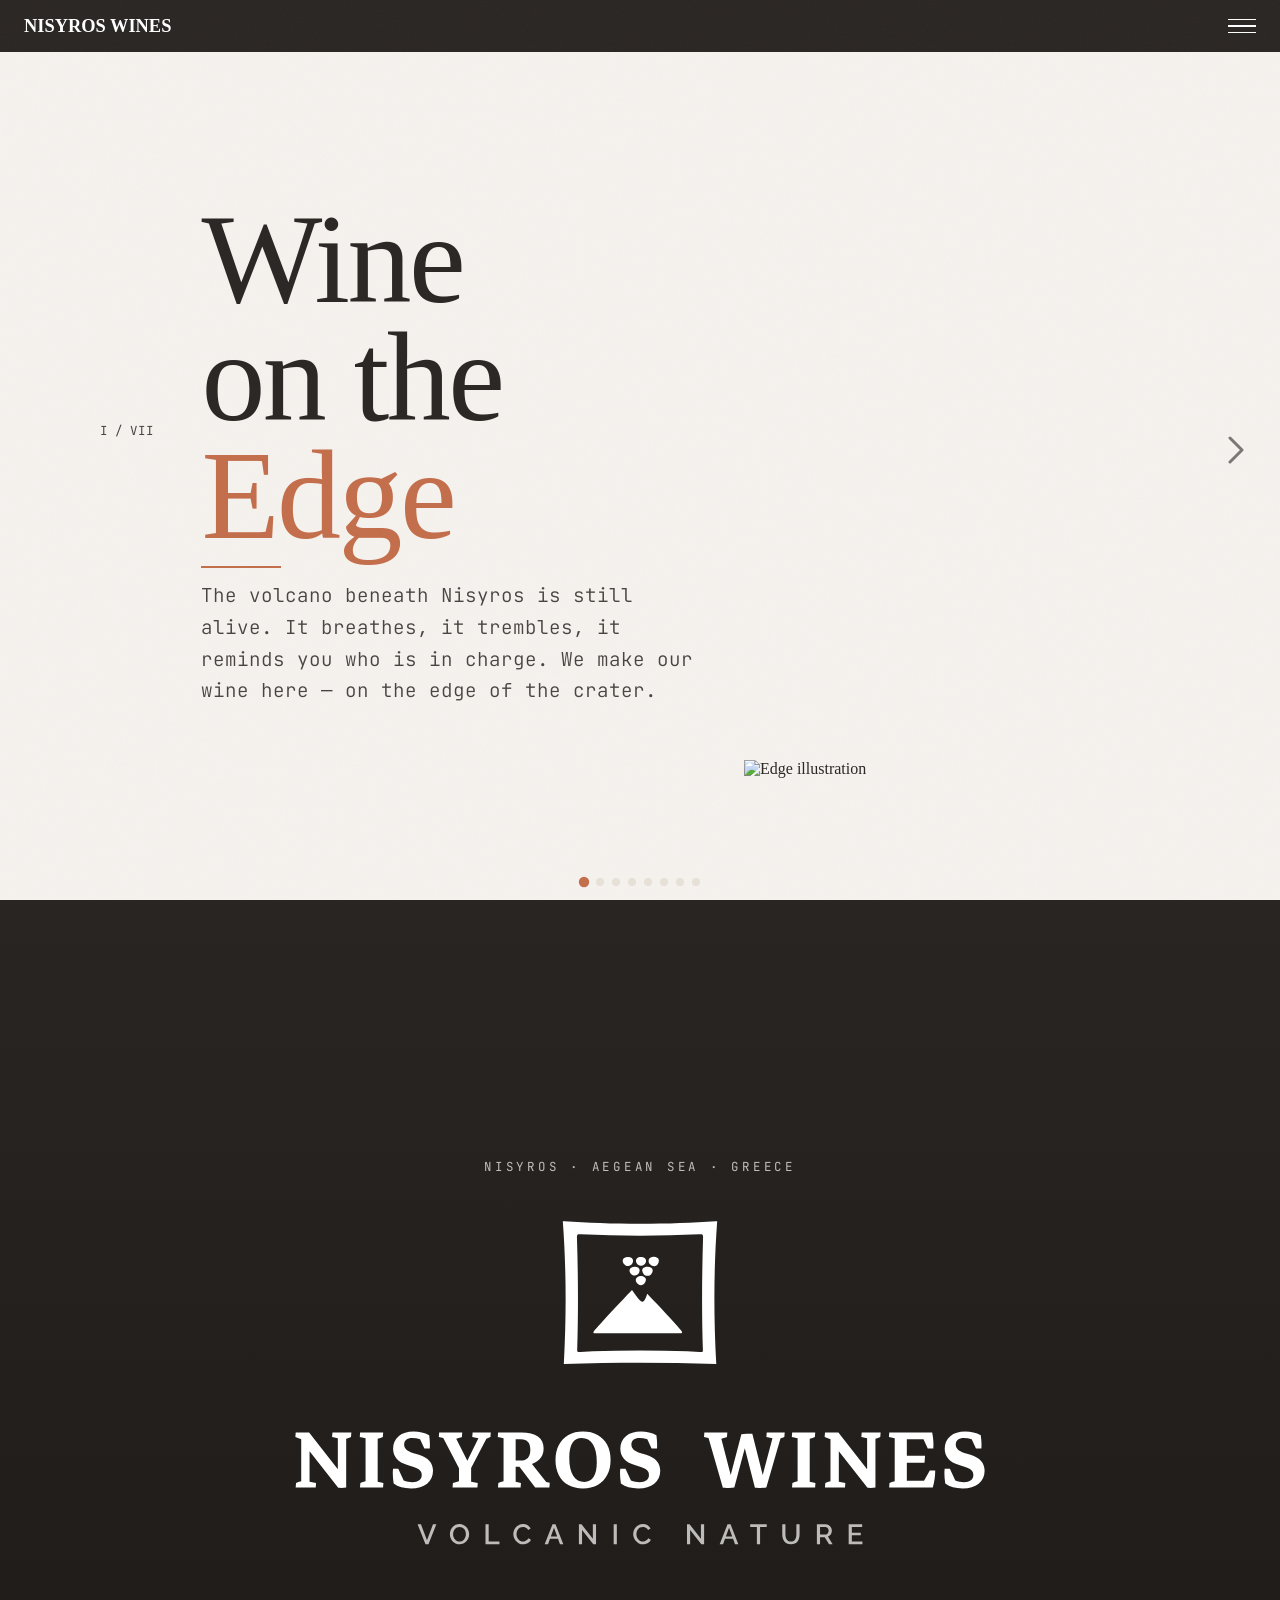
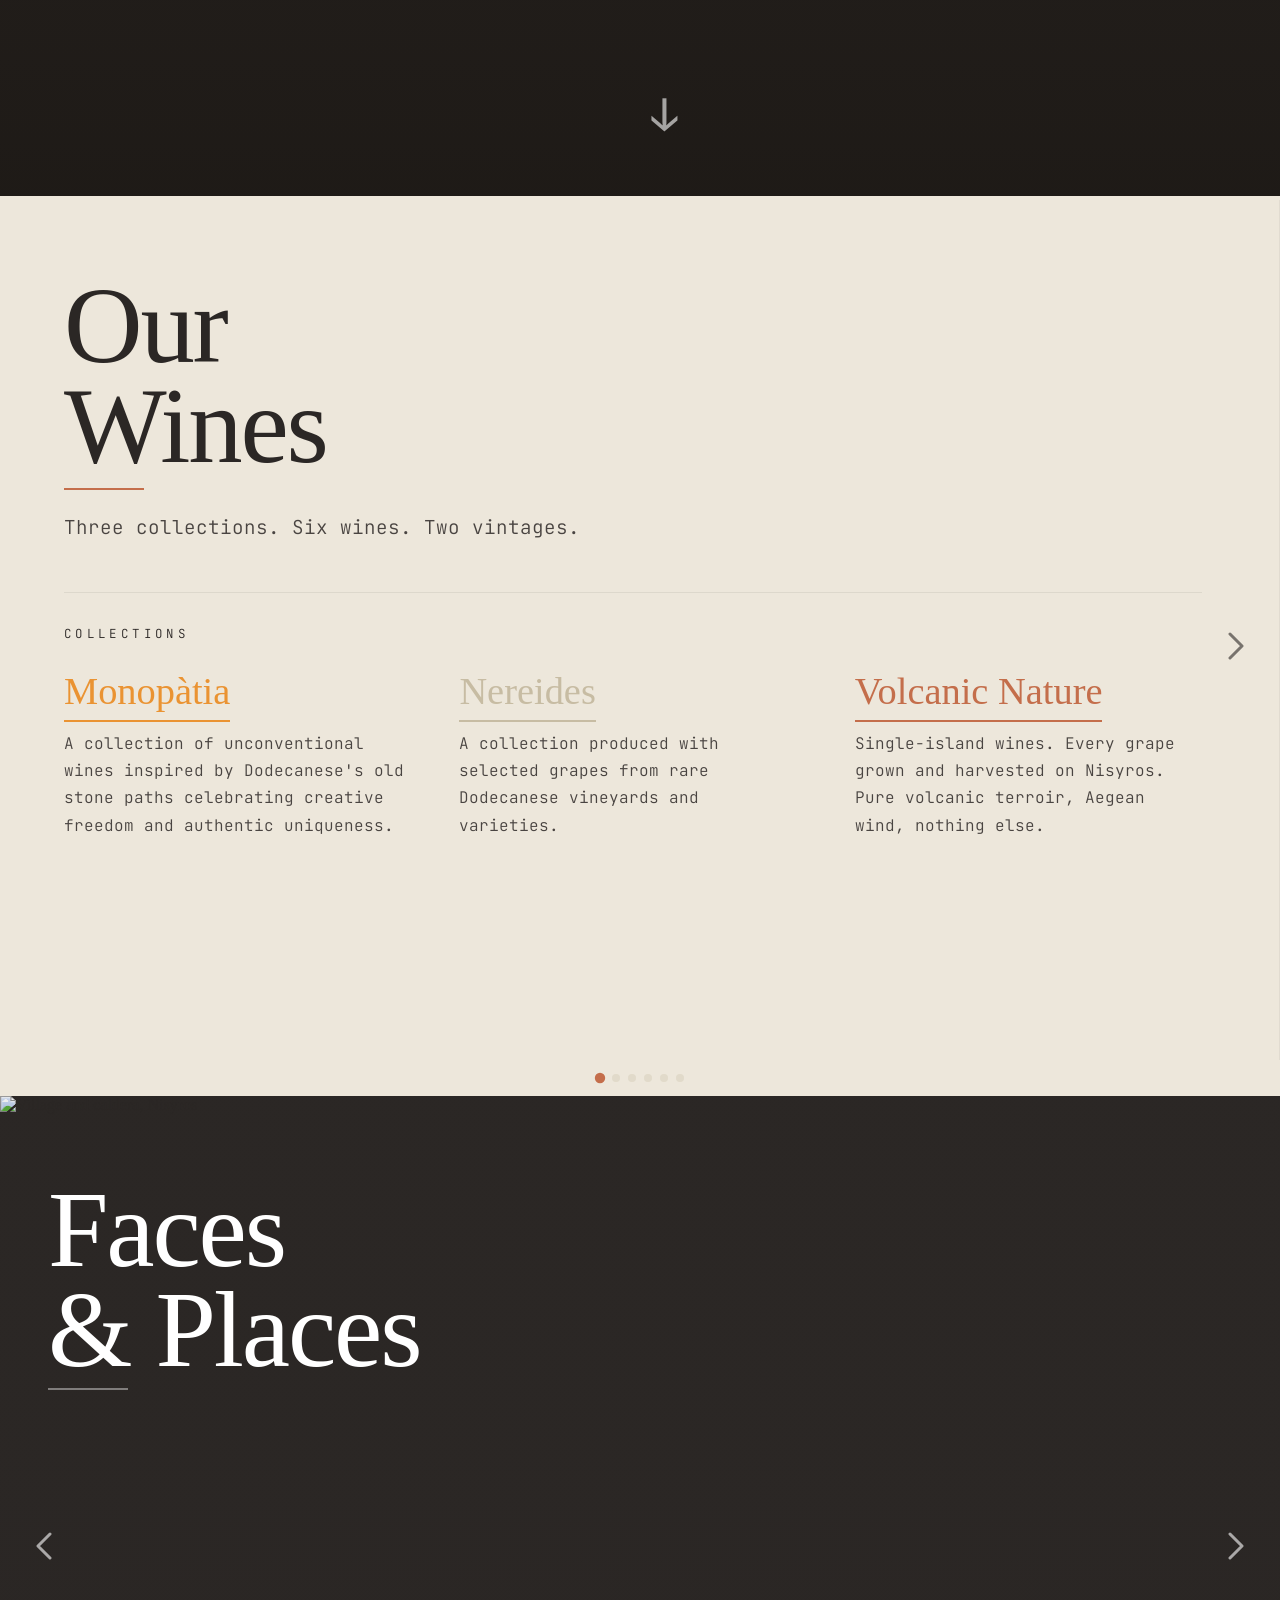
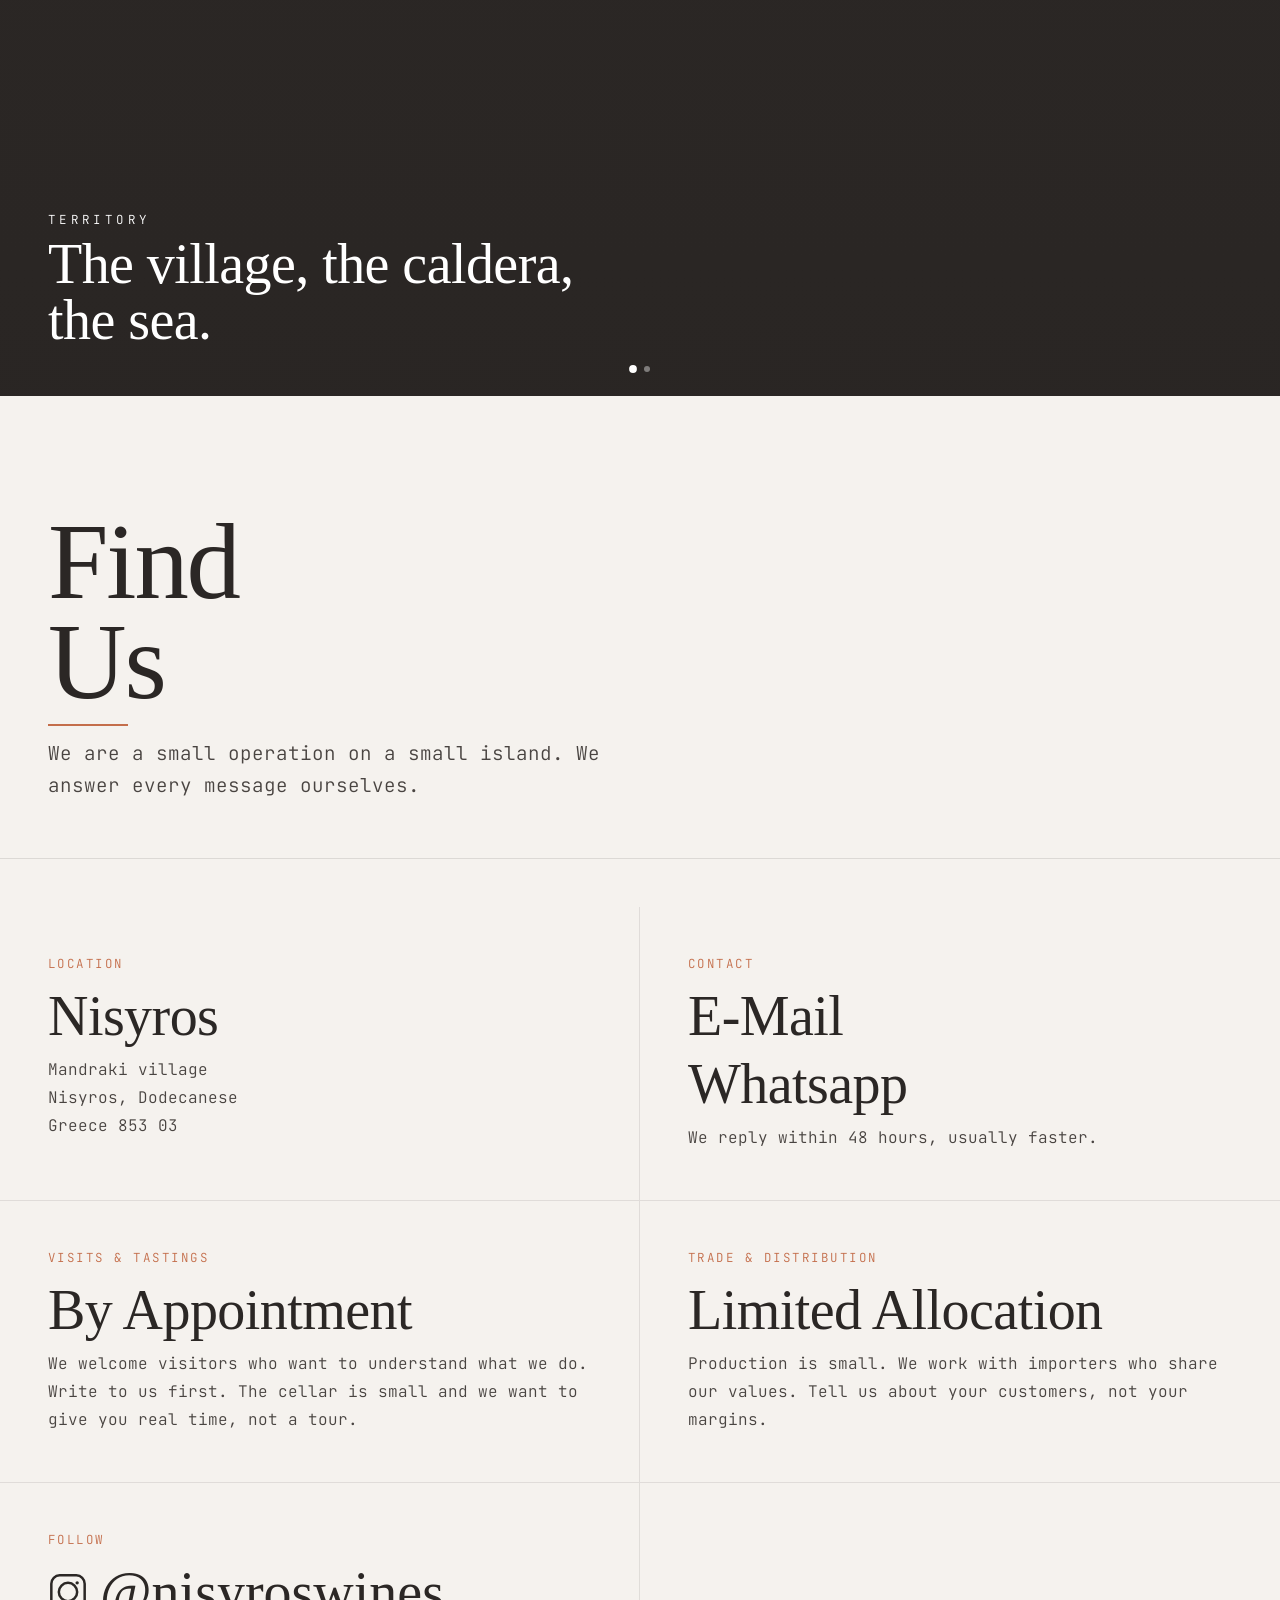
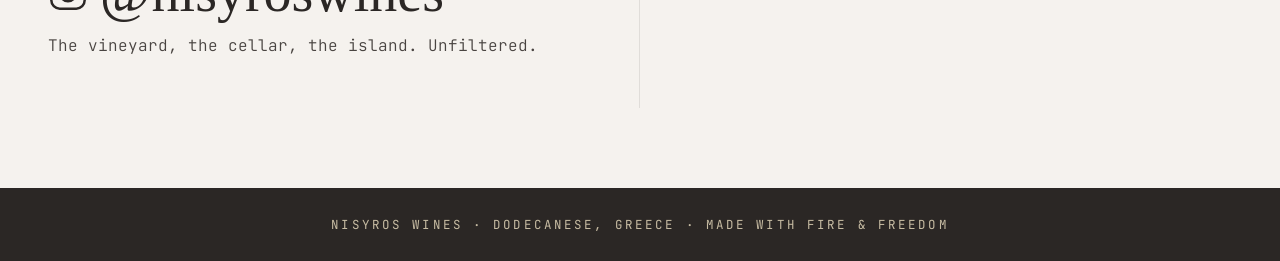
==== nisyros.html @ 2fc2dd47 "Rename collection 'Volcanica' → 'Volcanic Nature' Updates all visible display text in wines section " ====
<!DOCTYPE html>
<html lang="en">
<head>
<meta charset="UTF-8">
<meta name="viewport" content="width=device-width, initial-scale=1.0, viewport-fit=cover">
<meta name="theme-color" content="#2B2725">
<title>Nisyros Wines — Volcanic Natural Wine from the Aegean</title>
<meta name="description" content="Nisyros Wines: minimal intervention wines born from volcanic soil on the island of Nisyros, Aegean Sea, Greece.">
<meta property="og:title" content="Nisyros Wines — Volcanic Natural Wine from the Aegean">
<meta property="og:description" content="Minimal intervention wines born from volcanic soil on the island of Nisyros, Aegean Sea, Greece.">
<meta property="og:type" content="website">
<meta property="og:url" content="https://www.nisyroswines.gr">
<meta property="og:image" content="https://lh3.googleusercontent.com/d/1SLpLVik4AbXR2nNONRhFf4LVPL3pqFDf=s1200">
<link rel="icon" href="data:image/svg+xml,<svg xmlns='http://www.w3.org/2000/svg' viewBox='0 0 100 100'><text y='.9em' font-size='90'>🌋</text></svg>">
<link rel="preload" as="image" href="https://lh3.googleusercontent.com/d/1SLpLVik4AbXR2nNONRhFf4LVPL3pqFDf">
<link href="https://use.typekit.net/jyf6llr.css" rel="stylesheet">
<link href="https://fonts.googleapis.com/css2?family=JetBrains+Mono:ital,wght@0,300;0,400;1,300;1,400&display=swap" rel="stylesheet">
<link rel="stylesheet" href="nisyros.css">
</head>
<body class="js-ready">
<!-- ══ NAV ══ -->
<nav id="nav">
  <a href="#hero" class="nav-logo">NISYROS <span>WINES</span></a>
  <button class="hamburger" id="hamburger-btn" aria-label="Menu">
    <span></span><span></span><span></span>
  </button>
</nav>
<div class="nav-overlay" id="nav-overlay">
  <ul class="nav-links" id="nav-links-list">
    <li><a href="#manifesto" class="active">Manifesto</a></li>
    <li><a href="#wines-wrapper">Wines</a></li>
    <li><a href="#faces">Faces</a></li>
    <li><a href="#contact">Contact</a></li>
  </ul>
</div>
<!-- ══ MANIFESTO ══ -->
<span class="section-anchor" id="manifesto"></span>
<div class="hscroll-wrapper" id="manifesto-wrapper">
  <div class="hscroll" id="manifesto-scroll">

    <!-- I: Edge -->
    <section class="page" id="m1">
      <span class="slide-counter">I / VII</span>
      <div class="panel-text">
        <div class="big line1 reveal on">Wine</div>
        <div class="big line2 reveal d1 on">on the</div>
        <div class="big red line3 reveal d2 on">Edge</div>
        <hr class="slash reveal d3 on">
        <p class="quote reveal d3 on">The volcano beneath Nisyros is still alive. It breathes, it trembles, it reminds you who is in charge. We make our wine here — on the edge of the crater.</p>
      </div>
      <div class="panel-illust reveal d2 on">
        <img src="assets/1.svg" alt="Edge illustration">
      </div>
    </section>

    <!-- II: Nothing -->
    <section class="page" id="m2">
      <span class="slide-counter">II / VII</span>
      <div class="panel-text">
        <div class="big md line1 reveal">Almost</div>
        <div class="big md red line2 reveal d1">Nothing</div>
        <hr class="slash reveal d2">
        <p class="quote reveal d2">Minimal intervention is not a technique — it is a form of respect. Our job is to protect without interfering. We step back so the vine can speak.</p>
      </div>
      <div class="panel-illust reveal d2">
        <img src="assets/2.svg" alt="Nothing illustration">
      </div>
    </section>

    <!-- III: defines -->
    <section class="page" id="m3">
      <span class="slide-counter">III / VII</span>
      <div class="panel-text">
        <div class="big sm line1 reveal">No labels</div>
        <div class="big sm red line2 reveal d1">defines</div>
        <div class="big sm line3 reveal d2">Us</div>
        <hr class="slash reveal d3">
        <p class="quote reveal d3">Not Biodynamics. Not Organic. Not Natural with a capital N. We respect these traditions — and we refuse to be imprisoned by them. Labels are for bottles, not for makers.</p>
      </div>
      <div class="panel-illust reveal d2">
        <img src="assets/3.svg" alt="Labels illustration">
      </div>
    </section>

    <!-- IV: Fail -->
    <section class="page" id="m4">
      <span class="slide-counter">IV / VII</span>
      <div class="panel-text">
        <div class="big line1 reveal">We try</div>
        <div class="big line2 reveal d1">things that</div>
        <div class="big red line3 reveal d2">Fail</div>
        <hr class="slash reveal d3">
        <p class="quote reveal d3">We look for rare vineyards, ferment in unusual vessels, blend what shouldn't be blended — and sometimes something extraordinary happens. Failure is part of the vintage.</p>
      </div>
      <div class="panel-illust reveal d2">
        <img src="assets/4.svg" alt="Fail illustration">
      </div>
    </section>

    <!-- V: Land -->
    <section class="page" id="m5">
      <span class="slide-counter">V / VII</span>
      <div class="panel-text">
        <div class="big md line1 reveal">With the</div>
        <div class="big md red line2 reveal d1">Land</div>
        <div class="big md line3 reveal d2">Not Against</div>
        <hr class="slash reveal d3">
        <p class="quote reveal d3">The volcanic soil of Nisyros has sustained life for millennia. We are its caretakers. No shortcuts that poison. No yields that exhaust. The vine must live here long after we are gone.</p>
      </div>
      <div class="panel-illust reveal d2">
        <img src="assets/5.svg" alt="Land illustration">
      </div>
    </section>

    <!-- VI: Alive -->
    <section class="page" id="m6">
      <span class="slide-counter">VI / VII</span>
      <div class="panel-text">
        <div class="big line1 reveal">Wine is</div>
        <div class="big red line2 reveal d1">Alive</div>
        <hr class="slash reveal d2">
        <p class="quote reveal d2">It changes in the bottle, in the glass, across the years. It has moods. It surprises. It rewards patience and punishes haste. We make wine that is unique, authentic, unrepeatable.</p>
      </div>
      <div class="panel-illust reveal d1">
        <img src="assets/6.svg" alt="Alive illustration">
      </div>
    </section>

    <!-- VII: Freedom -->
    <section class="page" id="m7">
      <span class="slide-counter">VII / VII</span>
      <div class="panel-text">
        <div class="big md line1 reveal">Knowledge</div>
        <div class="big md line2 reveal d1">is our</div>
        <div class="big md red line3 reveal d2">Freedom</div>
        <hr class="slash reveal d3">
        <p class="quote reveal d3">We read the books, sat with our elders, learned the local traditions. We studied fermentation kinetics, microbiology, viticulture, chemistry — happening inside every tank, every bottle, every glass. Everything else is a recommendation.</p>
      </div>
      <div class="panel-illust reveal d2">
        <img src="assets/7.svg" alt="Freedom illustration">
      </div>
    </section>

    <!-- CREDO: True. -->
    <section class="page" id="credo">
      <div class="panel-text">
        <div class="big line1 reveal">Not</div>
        <div class="big line2 reveal d1">Perfect.</div>
        <div class="big red line3 reveal d2" style="margin-top:0.08em;">True.</div>
        <hr class="slash reveal d3">
        <p class="sub reveal d3">Born from fire, shaped by freedom, honest about where it comes from. That is the only thing we will ever promise you.</p>
      </div>
      <div class="panel-illust reveal d2">
        <img src="assets/8.svg" alt="True illustration">
      </div>
      <span class="scroll-hint-down reveal d3" data-target="hero">↓</span>
    </section>

  </div>
  <div class="hscroll-dots" id="manifesto-dots"></div>
  <!-- chevrons injected by JS -->
</div>
<!-- ══ HERO ══ -->
<section id="hero">
  <div class="hero-bg"></div>
  <div>
    <p class="location reveal">Nisyros · Aegean Sea · Greece</p>
    <svg class="hero-logo reveal d1" xmlns="http://www.w3.org/2000/svg" viewBox="0 0 311.811 153.071" aria-label="Nisyros Wines" role="img">
      <g class="logo-wordmark">
        <path d="M18.906,98.669h8.418l-.149,2.006c-.663.295-1.381.548-2.154.76v21.769c-1.007.165-2.187.206-3.54.124l-12.775-16.294v13.543l2.896.548-.149,2.055H2.516l.173-2.005c.63-.271,1.401-.525,2.303-.765v-18.766l-2.6-.919.149-2.055h5.967l12.8,16.365v-13.749l-2.575-.562.173-2.055ZM39.05,118.772v-17.339c.894-.238,1.664-.491,2.302-.759l.149-2.006h-10.274l-.149,2.055,2.575.562v19.123c-.905.24-1.684.495-2.327.766l-.149,2.005h10.274l.149-2.055-2.55-.556v-1.796ZM63.699,115.751c0-3.433-2.088-5.81-6.264-7.13l-2.748-.842c-1.337-.429-2.311-.936-2.921-1.523-.611-.586-.916-1.316-.916-2.191,0-1.997,1.221-2.996,3.664-2.996,1.103,0,2.246.206,3.43.614l1.893,4.065h2.426c.132-1.766.041-3.73-.272-5.892-2.063-1.056-4.366-1.584-6.908-1.584-2.806,0-5.034.689-6.685,2.067-1.651,1.378-2.476,3.231-2.476,5.558,0,3.516,2.137,5.942,6.412,7.279l2.723.842c1.271.396,2.191.871,2.76,1.424.57.553.854,1.259.854,2.117,0,1.024-.363,1.816-1.089,2.377-.726.562-1.758.842-3.095.842-1.305,0-2.585-.248-3.843-.732l-2.421-5.284h-2.327c-.215,1.816-.124,4.027.272,6.635,1.981,1.453,4.564,2.179,7.749,2.179,2.987,0,5.364-.706,7.13-2.117,1.766-1.411,2.649-3.313,2.649-5.707ZM80.674,118.772v-4.255l6.86-13.203c.157-.044.318-.087.468-.133.511-.157.941-.326,1.287-.507l.149-2.006h-8.096l-.173,2.055,2.747.534-4.925,10.046-4.952-9.863c1.082-.227,1.925-.467,2.525-.718l.149-2.055h-10.274l-.149,2.055,1.97.385,7.017,13.533v5.783c-.365.072-.726.15-1.077.242-.603.157-1.143.326-1.622.508l-.173,2.005h11.067l.173-2.055-2.971-.555v-1.797ZM115.548,123.179h-6.338l-7.002-9.26c-.548,0-1.114-.016-1.688-.038v6.689l2.352.554-.149,2.055h-10.076l.149-2.005c.644-.271,1.422-.525,2.327-.766v-19.123l-2.575-.562.149-2.055h10.423c3.169,0,5.604.611,7.304,1.832,1.7,1.222,2.55,2.98,2.55,5.273,0,2.014-.648,3.673-1.943,4.976-.854.859-1.944,1.506-3.26,1.95l6.359,8.032,1.568.292-.149,2.154ZM100.52,111.116c.738.034,1.466.055,2.179.055,2.905,0,4.357-1.609,4.357-4.828,0-3.119-1.386-4.679-4.159-4.679h-2.377v9.452ZM141.287,104.177c1.007,1.89,1.51,4.131,1.51,6.722s-.504,4.84-1.51,6.746c-1.007,1.907-2.426,3.379-4.258,4.42-1.832,1.039-4.011,1.56-6.536,1.56-2.492,0-4.654-.52-6.487-1.56-1.832-1.04-3.247-2.509-4.246-4.407-.999-1.897-1.498-4.134-1.498-6.709,0-2.591.499-4.84,1.498-6.746.999-1.907,2.418-3.38,4.258-4.419,1.84-1.04,4.007-1.56,6.499-1.56s4.658.52,6.499,1.56c1.84,1.039,3.264,2.505,4.271,4.394ZM136.658,111.865c0-3.433-.582-6.074-1.746-7.922-1.163-1.848-2.826-2.773-4.988-2.773-3.681,0-5.521,2.938-5.521,8.814,0,3.433.582,6.074,1.745,7.922,1.164,1.849,2.826,2.773,4.989,2.773,3.68,0,5.521-2.938,5.521-8.814ZM158.658,108.621l-2.748-.842c-1.337-.429-2.311-.936-2.921-1.523-.611-.586-.916-1.316-.916-2.191,0-1.997,1.221-2.996,3.664-2.996,1.103,0,2.247.206,3.43.614l1.893,4.065h2.426c.132-1.766.041-3.73-.273-5.892-2.063-1.056-4.366-1.584-6.907-1.584-2.806,0-5.034.689-6.685,2.067-1.651,1.378-2.476,3.231-2.476,5.558,0,3.516,2.137,5.942,6.412,7.279l2.723.842c1.271.396,2.191.871,2.761,1.424.57.553.854,1.259.854,2.117,0,1.024-.363,1.816-1.089,2.377-.726.562-1.758.842-3.095.842-1.305,0-2.586-.248-3.843-.732l-2.421-5.284h-2.327c-.215,1.816-.124,4.027.273,6.635,1.981,1.453,4.563,2.179,7.749,2.179,2.987,0,5.364-.706,7.13-2.117,1.766-1.411,2.649-3.313,2.649-5.707,0-3.433-2.088-5.81-6.264-7.13ZM220.203,100.674l.173-2.006h-8.022l-.149,2.055,2.7.532-4.332,16.391-4.632-18.383c-.809-.033-1.647-.037-2.513-.012-.867.025-1.655.078-2.364.161l-4.747,18.18-4.18-16.153c1.077-.227,1.917-.465,2.514-.715l.149-2.055h-10.225l-.149,2.055,2.007.386,6.386,22.218c.825.05,1.708.062,2.649.037.941-.025,1.758-.079,2.451-.161l4.672-17.519,4.513,17.643c.809.05,1.688.062,2.637.037.949-.025,1.762-.079,2.439-.161l6.294-21.897c.161-.045.326-.088.477-.137.503-.165.92-.33,1.251-.495ZM231.509,118.772v-17.339c.895-.238,1.664-.491,2.303-.759l.149-2.006h-10.275l-.149,2.055,2.575.562v19.123c-.905.24-1.684.495-2.327.766l-.149,2.005h10.275l.149-2.055-2.55-.556v-1.796ZM254.499,100.723l2.575.562v13.749l-12.8-16.365h-5.967l-.149,2.055,2.6.919v18.766c-.902.24-1.672.495-2.303.765l-.173,2.005h8.937l.149-2.055-2.896-.548v-13.543l12.775,16.294c1.353.082,2.533.041,3.54-.124v-21.769c.773-.212,1.491-.466,2.154-.76l.149-2.006h-8.418l-.173,2.055ZM284.992,115.603l-2.567,4.58h-7.658v-7.997h7.873l.248-3.169h-8.121v-7.353h7.424l1.91,4.134h2.451c.082-1.122.082-2.303,0-3.54-.083-1.238-.248-2.435-.495-3.59h-19.113l-.149,2.055,2.575.562v19.123c-.905.24-1.684.495-2.327.766l-.149,2.005h19.435c.379-1.32.66-2.653.842-3.998.181-1.345.256-2.538.223-3.577h-2.402ZM303.155,108.621l-2.748-.842c-1.337-.429-2.311-.936-2.921-1.523-.611-.586-.916-1.316-.916-2.191,0-1.997,1.221-2.996,3.664-2.996,1.103,0,2.247.206,3.43.614l1.893,4.065h2.426c.132-1.766.041-3.73-.273-5.892-2.063-1.056-4.366-1.584-6.907-1.584-2.806,0-5.034.689-6.685,2.067-1.651,1.378-2.476,3.231-2.476,5.558,0,3.516,2.137,5.942,6.412,7.279l2.723.842c1.271.396,2.191.871,2.761,1.424.57.553.854,1.259.854,2.117,0,1.024-.363,1.816-1.089,2.377-.726.562-1.758.842-3.095.842-1.305,0-2.586-.248-3.843-.732l-2.421-5.284h-2.327c-.215,1.816-.124,4.027.273,6.635,1.981,1.453,4.563,2.179,7.749,2.179,2.987,0,5.364-.706,7.13-2.117,1.766-1.411,2.649-3.313,2.649-5.707,0-3.433-2.088-5.81-6.264-7.13ZM121.523,4.608v-.037c.222,0,.407.037.629.037,10.067.74,21.355,1.11,33.79,1.11s23.65-.37,33.716-1.11c.222,0,.444-.037.629-.037v.037c-1.48,20.022-1.665,41.192-.407,63.546-11.473-.37-22.909-.592-34.271-.592-11.029,0-22.28.222-33.642.592,1.221-22.354,1.036-43.524-.444-63.546ZM127.815,11.788c.592,18.246.592,34.901.111,50.038v.444c0,.481.481.666,1.517.555l5.403-.296c6.995-.259,13.953-.407,20.948-.407,7.143,0,14.175.148,21.17.407l5.404.296c1.036.111,1.554-.074,1.517-.555l.037.037v-.481c-.518-15.137-.481-31.792.074-50.038,0-.185,0-.481-.037-.777-.111-.333-.296-.518-.518-.629-.185-.074-.555-.074-1.147-.037-8.697.37-17.506.592-26.351.629h-.074c-8.845-.037-17.654-.259-26.351-.629-.555-.037-.962-.037-1.184.037-.185.111-.37.296-.481.629,0,.296-.037.592-.037.777ZM160.495,23.853c.518.481,1.073.703,1.739.703.629-.037,1.11-.296,1.48-.74.37-.481.555-1.036.629-1.628,0-.592-.259-1.073-.777-1.406-.555-.333-1.11-.481-1.777-.407-.629.074-1.147.259-1.517.555-.37.333-.555.777-.555,1.332s.222,1.11.777,1.591ZM154.758,23.742c.37.37.888.592,1.443.666.555.037,1.11-.148,1.591-.592.555-.518.814-1.036.814-1.591s-.222-.999-.703-1.332c-.37-.259-.925-.407-1.665-.407-.666,0-1.221.222-1.665.592-.37.407-.555.851-.481,1.332.074.481.296.925.666,1.332ZM156.905,26.629c.074.555.296,1.073.666,1.517.407.444.962.666,1.628.703.703.037,1.258-.185,1.665-.666.444-.481.666-.999.703-1.554,0-.592-.222-1.036-.703-1.332-.407-.333-.962-.481-1.665-.518-.666,0-1.221.148-1.702.518-.481.37-.703.814-.592,1.332ZM149.022,23.853c.444.481.999.703,1.629.666.592-.074,1.11-.296,1.517-.703.37-.481.592-.999.629-1.48.074-.518-.111-.962-.592-1.369-.481-.333-1.073-.518-1.703-.481-.666,0-1.184.148-1.628.444-.444.333-.666.777-.666,1.332s.259,1.11.814,1.591ZM151.242,26.555c0,.555.259,1.073.703,1.517.481.481,1.036.666,1.665.666.592-.037,1.11-.259,1.517-.666.333-.481.555-.962.592-1.48.074-.481-.074-.925-.518-1.295-.444-.333-.925-.518-1.554-.518-.666,0-1.221.185-1.665.518-.481.296-.74.74-.74,1.258ZM156.276,28.997c-.592,0-1.147.185-1.554.481-.444.333-.703.74-.703,1.295s.259,1.073.777,1.554c.037.074.148.111.185.185.444.37.925.555,1.443.555.444-.074.888-.259,1.221-.555.074-.074.148-.148.222-.259.407-.444.592-.925.666-1.406.074-.518-.148-.962-.629-1.295-.444-.37-.962-.555-1.628-.555ZM135.402,54.497h38.824s.074,0,.074-.037c.259-.037.37-.222.333-.518-.074-.185-.222-.37-.333-.555s-.259-.333-.37-.518c-3.886-4.441-8.845-9.771-14.804-15.988-.407,1.258-.777,2.147-1.147,2.739-.37.518-.74.777-1.11.777-.37-.074-.851-.444-1.48-1.11-.629-.74-1.628-2.073-2.961-3.997h-.185c-5.366,5.589-9.438,9.956-12.25,13.028-2.813,3.072-4.404,4.848-4.626,5.255-.296.444-.296.74.037.925Z"></path>
      </g>
      <g class="logo-baseline">
        <path d="M61.014,146.713l-2.693-7.21h-1.497l3.523,8.934h1.334l3.511-8.934h-1.497l-2.68,7.21ZM79.48,142.334c.205.537.309,1.086.309,1.648,0,.596-.107,1.164-.321,1.705s-.514,1.024-.9,1.447-.841.757-1.365,1c-.524.244-1.093.365-1.705.365-.646,0-1.229-.126-1.749-.377-.52-.252-.969-.593-1.347-1.026-.377-.432-.669-.918-.875-1.46-.205-.541-.308-1.097-.308-1.667,0-.595.109-1.164.327-1.705.218-.541.52-1.024.906-1.447.386-.424.841-.759,1.365-1.007s1.093-.371,1.705-.371c.638,0,1.219.13,1.743.39.524.26.973.608,1.347,1.045.373.436.662.923.868,1.459ZM78.342,143.97c0-.419-.065-.824-.195-1.214-.13-.39-.321-.738-.573-1.045s-.552-.548-.9-.724-.736-.264-1.164-.264c-.453,0-.856.092-1.208.277-.353.185-.651.432-.893.742-.244.31-.43.659-.56,1.045-.13.386-.195.78-.195,1.183,0,.42.067.827.202,1.221.134.395.325.745.573,1.051.247.306.547.547.9.724.352.176.746.264,1.183.264.453,0,.856-.092,1.208-.277.352-.185.648-.434.887-.749.239-.314.422-.667.548-1.057.126-.39.189-.782.189-1.177ZM88.496,139.503h-1.41v8.934h6.204v-1.246h-4.794v-7.688ZM105.541,146.606c-.264.214-.552.371-.862.472-.311.1-.609.151-.893.151-.42,0-.806-.088-1.158-.264-.352-.176-.656-.417-.912-.724s-.455-.659-.598-1.057c-.142-.398-.214-.812-.214-1.239,0-.386.061-.772.183-1.158.121-.386.302-.734.541-1.045.239-.31.535-.56.887-.749.352-.189.763-.283,1.233-.283.285,0,.576.042.874.126s.575.231.831.441.468.495.636.855l1.107-.742c-.285-.57-.721-1.038-1.308-1.403-.587-.365-1.284-.547-2.089-.547-.679,0-1.288.128-1.824.383-.537.256-.992.6-1.365,1.032-.373.432-.656.91-.849,1.435-.193.524-.289,1.059-.289,1.604,0,.562.105,1.118.314,1.668s.503,1.044.881,1.485c.378.44.826.793,1.346,1.057.52.265,1.095.396,1.724.396.47,0,.946-.08,1.428-.239.482-.159.919-.394,1.308-.705.39-.31.677-.688.862-1.133l-1.17-.667c-.151.352-.359.635-.623.849ZM118.269,139.503l3.473,8.934h-1.485l-.873-2.428h-3.573l-.877,2.428h-1.497l3.498-8.934h1.334ZM119.009,144.965l-1.407-3.914-1.414,3.914h2.82ZM134.904,145.958l-5.059-6.455h-1.158v8.934h1.409v-6.317l4.996,6.317h1.233v-8.922h-1.422v6.443ZM144.178,148.437h1.41v-8.934h-1.41v8.934ZM158.944,146.606c-.264.214-.552.371-.862.472-.311.1-.609.151-.893.151-.42,0-.806-.088-1.158-.264-.352-.176-.656-.417-.912-.724s-.455-.659-.598-1.057c-.142-.398-.214-.812-.214-1.239,0-.386.061-.772.183-1.158.121-.386.302-.734.541-1.045.239-.31.535-.56.887-.749.352-.189.763-.283,1.233-.283.285,0,.576.042.874.126s.575.231.831.441.468.495.636.855l1.107-.742c-.285-.57-.721-1.038-1.308-1.403-.587-.365-1.284-.547-2.089-.547-.679,0-1.288.128-1.824.383-.537.256-.992.6-1.365,1.032-.373.432-.656.91-.849,1.435-.193.524-.289,1.059-.289,1.604,0,.562.105,1.118.314,1.668.21.549.503,1.044.881,1.485.378.44.826.793,1.346,1.057.52.265,1.095.396,1.724.396.47,0,.946-.08,1.428-.239.482-.159.919-.394,1.308-.705.39-.31.677-.688.862-1.133l-1.17-.667c-.151.352-.359.635-.623.849ZM183.048,145.958l-5.059-6.455h-1.158v8.934h1.409v-6.317l4.996,6.317h1.233v-8.922h-1.422v6.443ZM196.235,139.503l3.473,8.934h-1.485l-.873-2.428h-3.572l-.877,2.428h-1.497l3.498-8.934h1.334ZM196.975,144.965l-1.407-3.914-1.413,3.914h2.82ZM204.993,140.749h2.982v7.689h1.422v-7.689h2.97v-1.245h-7.374v1.245ZM225.567,144.033c0,.403-.042.793-.126,1.17-.084.378-.216.72-.396,1.026s-.428.549-.742.73c-.314.181-.707.271-1.176.271-.462,0-.85-.088-1.164-.264-.314-.176-.564-.415-.749-.717-.185-.302-.319-.644-.403-1.025s-.126-.778-.126-1.189v-4.53h-1.409v4.53c0,.579.069,1.137.208,1.674.138.537.356,1.015.654,1.435.298.42.692.751,1.183.994.491.244,1.093.365,1.806.365.696,0,1.288-.117,1.774-.352.486-.235.883-.556,1.189-.962.306-.407.533-.881.679-1.422.147-.541.22-1.118.22-1.731v-4.53h-1.422v4.53ZM239.611,145.04l2.101,3.397h-1.586l-1.938-3.108h-2.077v3.108h-1.409v-8.934h3.888c.403,0,.771.084,1.107.252.336.168.627.39.875.667s.441.587.579.931c.139.344.208.696.208,1.057,0,.394-.071.772-.214,1.133-.143.361-.346.671-.61.931-.264.26-.573.449-.925.566ZM239.749,143.247c.118-.256.176-.535.176-.837,0-.31-.067-.589-.201-.837-.134-.247-.308-.447-.522-.598s-.447-.227-.698-.227h-2.391v3.335h2.466c.26,0,.491-.076.692-.227.201-.151.36-.354.478-.61ZM250.268,144.461h3.989v-1.17h-3.989v-2.542h4.606v-1.245h-6.015v8.934h6.128v-1.246h-4.719v-2.731Z"></path>
      </g>
    </svg>
  </div>
  <span class="scroll-hint-down reveal d2" data-target="wines-wrapper">↓</span>
</section>
<!-- ══ WINES ══ -->
<div class="hscroll-wrapper" id="wines-wrapper">
  <div class="hscroll" id="wines-scroll">

    <div class="wine-card wines-intro-card">
      <div class="wine-card-inner">
        <div class="big md reveal on">Our</div>
        <div class="big md reveal d1 on">Wines</div>
        <hr class="slash reveal d2 on">
        <p class="quote reveal d2 on" id="wines-subtitle">Three collections. Six wines. Two vintages.</p>
        <div style="margin-top:48px;padding-top:32px;border-top:1px solid rgba(41,37,35,0.08);">
          <p class="collections-label">Collections</p>
          <div class="collections-grid">
            <div class="collection-item">
              <h3 class="collection-name" id="coll-1-name" style="color:#EA9332;">Monopàtia</h3>
              <p class="collection-desc" id="coll-1-desc">A collection of unconventional wines inspired by Dodecanese's old stone paths celebrating creative freedom and authentic uniqueness.</p>
            </div>
            <div class="collection-item">
              <h3 class="collection-name" id="coll-2-name" style="color:#C7BCA3;">Nereides</h3>
              <p class="collection-desc" id="coll-2-desc">A collection produced with selected grapes from rare Dodecanese vineyards and varieties.</p>
            </div>
            <div class="collection-item">
              <h3 class="collection-name" id="coll-3-name" style="color:#C46E4B;">Volcanic Nature</h3>
              <p class="collection-desc" id="coll-3-desc">Single-island wines. Every grape grown and harvested on Nisyros. Pure volcanic terroir, Aegean wind, nothing else.</p>
            </div>
          </div>
        </div>
      </div>
    </div>

    <div id="wines-container" style="display:contents;">
      <article class="wine-card reveal" id="w1" data-collection="nereides">
        <div class="wine-card-inner">
          <p class="wine-number">01 — WHITE <span class="wine-collection">Nereides</span></p>
          <div class="wine-name">3 2 1...</div>
          <div class="wine-vintages"><span class="wine-vintage-year">2024</span><span class="wine-vintage-sep"></span><span class="wine-vintage-year">2025</span></div>
          <p class="wine-type">Athiri</p>
          <hr class="wine-slash">
          <div class="wine-body"><div class="wine-body-section"><p class="wine-body-label">Story</p><p class="wine-body-text">The moment before it begins. Dry-farmed Athiri from old Dodecanesian terraces — hand-tended, extremely low yields, harvested when the decision can no longer be delayed.</p></div><div class="wine-body-section"><p class="wine-body-label">Winemaking</p><p class="wine-body-text">Minimal intervention. Whole-cluster pressed, temperature-controlled ferment in stainless steel. Nothing added, nothing removed.</p></div><div class="wine-body-section"><p class="wine-body-label">Tasting Notes</p><p class="wine-body-text">Bone dry, precise, saline. Citrus pith, green almond, chalky minerality.</p></div></div>
          <div class="wine-specs wine-specs-row1"><div class="wine-spec">Athiri 100%</div><div class="wine-spec">Dry-farmed · Hand-harvested</div><div class="wine-spec">Minimal intervention</div></div>
          <div class="wine-specs wine-specs-row2"><div class="wine-spec">PGI Dodecanese</div><div class="wine-spec">Nereides collection</div></div>
        </div>
        <div class="wine-bottle-area"><img src="https://lh3.googleusercontent.com/d/1g7t5Te6RXps8tujbpruPZcxvAk5jobiU=s1600" alt="3 2 1... bottle" loading="lazy"></div>
      </article>
      <article class="wine-card reveal" id="w2" data-collection="nereides">
        <div class="wine-card-inner">
          <p class="wine-number">02 — ROSÉ <span class="wine-collection">Nereides</span></p>
          <div class="wine-name">40 Milia Konda</div>
          <div class="wine-vintages"><span class="wine-vintage-year">2025</span></div>
          <p class="wine-type">Athiri · Mandilaria</p>
          <hr class="wine-slash">
          <div class="wine-body"><div class="wine-body-section"><p class="wine-body-label">Story</p><p class="wine-body-text">40 nautical miles — the distance from Nisyros to the nearest mainland coast. That is how far you are from anything ordinary when you drink this wine.</p></div><div class="wine-body-section"><p class="wine-body-label">Winemaking</p><p class="wine-body-text">Mavrothiriko and Assyrtiko from old dry-farmed terraces. Extended maceration, gentle extraction, aged in used oak.</p></div><div class="wine-body-section"><p class="wine-body-label">Tasting Notes</p><p class="wine-body-text">Iron, dark cherry, volcanic dust. Firm tannins and a long, mineral-driven finish.</p></div></div>
          <div class="wine-specs wine-specs-row1"><div class="wine-spec">Mavrothiriko · Assyrtiko</div><div class="wine-spec">Dry-farmed old vines</div><div class="wine-spec">Volcanic terraces</div></div>
          <div class="wine-specs wine-specs-row2"><div class="wine-spec">PGI Dodecanese</div><div class="wine-spec">Nereides collection</div></div>
        </div>
        <div class="wine-bottle-area"><img src="https://lh3.googleusercontent.com/d/1g7t5Te6RXps8tujbpruPZcxvAk5jobiU=s1600" alt="40 Milia Konda bottle" loading="lazy"></div>
      </article>
      <article class="wine-card reveal" id="w3" data-collection="volcanica">
        <div class="wine-card-inner">
          <p class="wine-number">03 — ROSÉ <span class="wine-collection">Volcanic Nature</span></p>
          <div class="wine-name">Roudià</div>
          <div class="wine-vintages"><span class="wine-vintage-year">2025</span></div>
          <p class="wine-type">Mandilaria · Athiri · Rosé</p>
          <hr class="wine-slash">
          <div class="wine-body"><div class="wine-body-section"><p class="wine-body-label">Story</p><p class="wine-body-text">In the Dodecanese, the pomegranate is called 'roudia.' Like its fruit, this wine reveals a deep, jewelled red.</p></div><div class="wine-body-section"><p class="wine-body-label">Winemaking</p><p class="wine-body-text">Mandilaria and Athiri, co-fermented, harvested early for pure fruit energy. Semi-carbonic, indigenous yeasts, zero compromise.</p></div><div class="wine-body-section"><p class="wine-body-label">Tasting Notes</p><p class="wine-body-text">Drink chilled. Here's to endless summer sunsets.</p></div></div>
          <div class="wine-specs wine-specs-row1"><div class="wine-spec">Mandilaria · Athiri</div><div class="wine-spec">Co-fermented</div><div class="wine-spec">Volcanic iron soil</div></div>
          <div class="wine-specs wine-specs-row2"><div class="wine-spec">Minimal SO₂</div><div class="wine-spec">Volcanic Nature collection</div></div>
        </div>
        <div class="wine-bottle-area"><img src="https://lh3.googleusercontent.com/d/1g7t5Te6RXps8tujbpruPZcxvAk5jobiU=s1600" alt="Roudià bottle" loading="lazy"></div>
      </article>
      <article class="wine-card reveal" id="w4" data-collection="monopatia">
        <div class="wine-card-inner">
          <p class="wine-number">04 — WHITE <span class="wine-collection">Monopatia</span></p>
          <div class="wine-name">Apiri</div>
          <div class="wine-vintages"><span class="wine-vintage-year">2024</span><span class="wine-vintage-sep"></span><span class="wine-vintage-year">2025</span></div>
          <p class="wine-type">Athiri · Amphora White</p>
          <hr class="wine-slash">
          <div class="wine-body"><div class="wine-body-section"><p class="wine-body-label">Story</p><p class="wine-body-text">The warm air that breathes through the cracks of the volcano is called Apyri. This wine takes its name from that breath.</p></div><div class="wine-body-section"><p class="wine-body-label">Winemaking</p><p class="wine-body-text">Athiri, part skin-contact, rested in amphora. Unclarified, unfiltered. Wild ferment, no additions.</p></div><div class="wine-body-section"><p class="wine-body-label">Tasting Notes</p><p class="wine-body-text">Golden amber with copper glints. Beeswax, dried herbs, white peach. Textured palate with saline finish.</p></div></div>
          <div class="wine-specs wine-specs-row1"><div class="wine-spec">Athiri blend</div><div class="wine-spec">Partial skin contact</div><div class="wine-spec">Wild ferment · Amphora</div></div>
          <div class="wine-specs wine-specs-row2"><div class="wine-spec">Unclarified · Unfiltered</div><div class="wine-spec">Monopatia collection</div></div>
        </div>
        <div class="wine-bottle-area"><img src="https://lh3.googleusercontent.com/d/1dCMUZcjrd3fV0TIjlLmV5ZBSLBtBoLh5=s1600" alt="Apiri bottle" loading="lazy"></div>
      </article>
      <article class="wine-card reveal" id="w5" data-collection="monopatia">
        <div class="wine-card-inner">
          <p class="wine-number">05 — WHITE <span class="wine-collection">Monopatia</span></p>
          <div class="wine-name">Atmida</div>
          <div class="wine-vintages"><span class="wine-vintage-year">2025</span></div>
          <p class="wine-type">Athiri · Volcano's Breath</p>
          <hr class="wine-slash">
          <div class="wine-body"><div class="wine-body-section"><p class="wine-body-label">Story</p><p class="wine-body-text">Atmida means steam — the vapour that rises from the ground on cool mornings, the breath the volcano never fully holds back.</p></div><div class="wine-body-section"><p class="wine-body-label">Winemaking</p><p class="wine-body-text">Crushed barefoot, indigenous yeasts, rested in amphora.</p></div><div class="wine-body-section"><p class="wine-body-label">Tasting Notes</p><p class="wine-body-text">Copper glow, wild strawberry, volcanic minerality. A sip as wild as the land it comes from.</p></div></div>
          <div class="wine-specs wine-specs-row1"><div class="wine-spec">Athiri 100%</div><div class="wine-spec">Extended skin contact</div><div class="wine-spec">Wild ferment</div></div>
          <div class="wine-specs wine-specs-row2"><div class="wine-spec">Unclarified</div><div class="wine-spec">Monopatia collection</div></div>
        </div>
        <div class="wine-bottle-area"><img src="https://lh3.googleusercontent.com/d/1g7t5Te6RXps8tujbpruPZcxvAk5jobiU=s1600" alt="Atmida bottle" loading="lazy"></div>
      </article>
    </div>

  </div>
  <div class="hscroll-dots wines-dots" id="wines-dots"></div>
  <!-- chevrons injected by JS -->
</div>
<!-- ══ FACES — fullscreen slideshow ══ -->
<section id="faces">
  <div class="faces-slideshow" id="faces-slideshow">

    <div class="faces-slide active" id="fslide-0">
      <img src="assets/NW-01-caldera.jpg" alt="Village and caldera, Nisyros" loading="eager">
      <div class="faces-slide-overlay"></div>
      <div class="faces-slide-caption">
        <p class="faces-slide-label">Territory</p>
        <p class="faces-slide-text">The village, the caldera,<br>the sea.</p>
      </div>
    </div>

    <div class="faces-slide" id="fslide-1">
      <img src="assets/NW-02-terraces.jpg" alt="Stefanos crater, Nisyros" loading="lazy">
      <div class="faces-slide-overlay"></div>
      <div class="faces-slide-caption">
        <p class="faces-slide-label">Volcano</p>
        <p class="faces-slide-text">Inside the crater.<br>Still breathing.</p>
      </div>
    </div>

    <div class="faces-header-overlay">
      <div class="big md">Faces</div>
      <div class="big md">&amp; Places</div>
      <hr class="slash" style="margin-top:8px;">
    </div>

    <div class="faces-prev" id="faces-prev">
      <svg viewBox="0 0 24 24"><polyline points="15 18 9 12 15 6"></polyline></svg>
    </div>
    <div class="faces-next" id="faces-next">
      <svg viewBox="0 0 24 24"><polyline points="9 6 15 12 9 18"></polyline></svg>
    </div>

    <div class="faces-dots" id="faces-dots">
      <div class="faces-dot active" data-idx="0"></div>
      <div class="faces-dot" data-idx="1"></div>
    </div>

  </div>
</section>
<!-- ══ CONTACT ══ -->
<section id="contact">
  <div class="section-header">
    <div class="big md reveal">Find</div>
    <div class="big md reveal d1">Us</div>
    <hr class="slash reveal d2">
    <p class="quote reveal d2">We are a small operation on a small island. We answer every message ourselves.</p>
  </div>
  <div class="contact-grid">

    <div class="contact-block reveal" id="contact-loc">
      <p class="contact-label">Location</p>
      <div class="contact-value">Nisyros</div>
      <p class="contact-sub">Mandraki village<br>Nisyros, Dodecanese<br>Greece 853 03</p>
    </div>

    <div class="contact-block reveal d1" id="contact-reach">
      <p class="contact-label">Contact</p>
      <div class="contact-value"><a href="mailto:hello@nisyroswines.gr">e-mail</a></div>
      <div class="contact-value"><a href="https://wa.me/393467069610" target="_blank" rel="noopener">whatsapp</a></div>
      <p class="contact-sub" style="margin-top:12px;">We reply within 48 hours, usually faster.</p>
    </div>

    <div class="contact-block reveal d2" id="contact-visits">
      <p class="contact-label">Visits &amp; Tastings</p>
      <div class="contact-value contact-value--sm">By appointment</div>
      <p class="contact-sub">We welcome visitors who want to understand what we do. Write to us first. The cellar is small and we want to give you real time, not a tour.</p>
    </div>

    <div class="contact-block reveal d3" id="contact-trade">
      <p class="contact-label">Trade &amp; Distribution</p>
      <div class="contact-value contact-value--sm">Limited allocation</div>
      <p class="contact-sub">Production is small. We work with importers who share our values. Tell us about your customers, not your margins.</p>
    </div>

    <div class="contact-block reveal d3" id="contact-social">
      <p class="contact-label">Follow</p>
      <a href="https://www.instagram.com/nisyroswines/" target="_blank" rel="noopener" class="contact-social-link">
        <svg viewBox="0 0 24 24" fill="none" stroke="currentColor" stroke-width="1.5" stroke-linecap="round" stroke-linejoin="round"><rect x="2" y="2" width="20" height="20" rx="5"></rect><circle cx="12" cy="12" r="5.5"></circle><circle cx="17.5" cy="6.5" r="1" fill="currentColor" stroke="none"></circle></svg>
        <span class="contact-social-name">@nisyroswines</span>
      </a>
      <p class="contact-sub" style="margin-top:12px;">The vineyard, the cellar, the island. Unfiltered.</p>
    </div>

  </div>
</section>

<footer>Nisyros Wines · Dodecanese, Greece · Made with fire &amp; freedom</footer>

<script>
/* ── SCROLL REVEAL ── */
document.body.classList.add('js-ready');
const obs = new IntersectionObserver(entries => {
  entries.forEach(e => { if (e.isIntersecting) { e.target.classList.add('on'); obs.unobserve(e.target); } });
}, { threshold: 0.08 });
document.querySelectorAll('.reveal').forEach(el => obs.observe(el));
document.querySelectorAll('#m1 .reveal').forEach((el, i) => {
  setTimeout(() => el.classList.add('on'), 150 + i * 120);
});

/* ── FACES SLIDESHOW ── */
(function() {
  var slides = document.querySelectorAll('.faces-slide');
  var dots   = document.querySelectorAll('.faces-dot');
  var cur = 0, autoT;
  function goTo(idx) {
    if (idx >= slides.length) {
      clearInterval(autoT);
      var facesEl = document.getElementById('faces');
      var next = facesEl ? facesEl.nextElementSibling : null;
      if (next) navScrollTo(next);
      return;
    }
    slides[cur].classList.remove('active'); dots[cur].classList.remove('active');
    cur = (idx + slides.length) % slides.length;
    slides[cur].classList.add('active'); dots[cur].classList.add('active');
    clearInterval(autoT); autoT = setInterval(() => goTo(cur + 1), 5000);
  }
  document.getElementById('faces-prev').addEventListener('click', () => goTo(cur - 1));
  document.getElementById('faces-next').addEventListener('click', () => goTo(cur + 1));
  dots.forEach(d => d.addEventListener('click', () => goTo(+d.dataset.idx)));
  var ss = document.getElementById('faces-slideshow'), sx = 0;
  ss.addEventListener('touchstart', e => { sx = e.touches[0].clientX; }, { passive: true });
  ss.addEventListener('touchend',   e => { var dx = e.changedTouches[0].clientX - sx; if (Math.abs(dx) > 40) goTo(dx < 0 ? cur+1 : cur-1); }, { passive: true });
  autoT = setInterval(() => goTo(cur + 1), 5000);
})();

/* ── HORIZONTAL SCROLL ENGINE ── */
function smoothTo(el, target, dur) {
  dur = dur || 480;
  var s = el.scrollLeft, d = target - s, t0 = null;
  function ease(t) { return t < 0.5 ? 4*t*t*t : 1-Math.pow(-2*t+2,3)/2; }
  function step(ts) { if (!t0) t0=ts; var p=Math.min((ts-t0)/dur,1); el.scrollLeft=s+d*ease(p); if(p<1) requestAnimationFrame(step); }
  if (Math.abs(d) > 1) requestAnimationFrame(step);
}
function getIdx(el) {
  var pp = el.querySelectorAll('.page,.wine-card'), best=0, bd=Infinity;
  pp.forEach((p,i) => { var d=Math.abs(p.offsetLeft-el.scrollLeft); if(d<bd){bd=d;best=i;} });
  return best;
}
function goPanel(el, idx) {
  var pp = el.querySelectorAll('.page,.wine-card');
  idx = Math.max(0, Math.min(idx, pp.length-1));
  smoothTo(el, pp[idx].offsetLeft, 480);
}

function setupDots(scrollEl, dotsEl) {
  var pp = scrollEl.querySelectorAll('.page,.wine-card');
  if (!pp.length) return;
  dotsEl.innerHTML = '';
  pp.forEach((_, i) => {
    var d = document.createElement('span');
    d.className = 'dot' + (i===0?' active':'');
    d.addEventListener('click', () => goPanel(scrollEl, i));
    dotsEl.appendChild(d);
  });
  var dots = dotsEl.querySelectorAll('.dot');
  scrollEl.addEventListener('scroll', function() {
    clearTimeout(scrollEl._dt);
    scrollEl._dt = setTimeout(() => {
      var idx = getIdx(scrollEl);
      dots.forEach((d,i) => d.classList.toggle('active', i===idx));
    }, 50);
  });
}

var mScroll = document.getElementById('manifesto-scroll');
var mDots   = document.getElementById('manifesto-dots');
var wScroll = document.getElementById('wines-scroll');
var wDots   = document.getElementById('wines-dots');
if (mScroll && mDots) setupDots(mScroll, mDots);
if (wScroll && wDots) setupDots(wScroll, wDots);

/* Reveal inside panels */
[mScroll, wScroll].forEach(sc => {
  if (!sc) return;
  var po = new IntersectionObserver(entries => {
    entries.forEach(e => {
      if (e.isIntersecting) {
        e.target.querySelectorAll('.reveal').forEach((el,i) => setTimeout(() => el.classList.add('on'), 100+i*100));
        po.unobserve(e.target);
      }
    });
  }, { root: sc, threshold: 0.3 });
  sc.querySelectorAll('.page,.wine-card').forEach(p => po.observe(p));
});

/* Mouse wheel */
[mScroll, wScroll].forEach(el => {
  if (!el) return;
  var accum=0, locked=false, rt;
  el.addEventListener('wheel', function(e) {
    var absX=Math.abs(e.deltaX), absY=Math.abs(e.deltaY);
    var isH = absX>absY*8 && absX>10, isD = e.deltaMode===1||(absX===0&&absY>=40);
    if (!isH&&!isD) return;
    var delta = isH?e.deltaX:e.deltaY;
    var pp=el.querySelectorAll('.page,.wine-card'), idx=getIdx(el);
    if (delta>0&&idx>=pp.length-1){accum=0;var wr=el.closest('.hscroll-wrapper'),nx=wr?wr.nextElementSibling:null;if(nx)navScrollTo(nx);return;}
    if (delta<0&&idx<=0){accum=0;return;}
    e.preventDefault();
    if (locked) return;
    accum+=delta; clearTimeout(rt); rt=setTimeout(()=>accum=0,150);
    if (Math.abs(accum)<80) return;
    locked=true; goPanel(el,idx+(accum>0?1:-1)); accum=0;
    setTimeout(()=>{locked=false;},1200);
  }, { passive:false });
});

/* Touch swipe on hscroll */
[mScroll, wScroll].forEach(el => {
  if (!el) return;
  var sx=0, sy=0, tr=false;
  el.addEventListener('touchstart', e=>{sx=e.touches[0].clientX;sy=e.touches[0].clientY;tr=true;},{passive:true});
  el.addEventListener('touchmove',  e=>{if(!tr)return;var dx=e.touches[0].clientX-sx,dy=e.touches[0].clientY-sy;if(Math.abs(dx)>Math.abs(dy)&&Math.abs(dx)>10)e.preventDefault();},{passive:false});
  el.addEventListener('touchend',   e=>{if(!tr)return;tr=false;var dx=e.changedTouches[0].clientX-sx,dy=e.changedTouches[0].clientY-sy;if(Math.abs(dx)>40&&Math.abs(dx)>Math.abs(dy)){var idx=getIdx(el),pp=el.querySelectorAll('.page,.wine-card');if(dx<0&&idx>=pp.length-1){var wr=el.closest('.hscroll-wrapper'),nx=wr?wr.nextElementSibling:null;if(nx)navScrollTo(nx);}else{goPanel(el,idx+(dx<0?1:-1));}}},{passive:true});
});

/* Chevron arrows — first right chevron on manifesto gets bounce class */
(function() {
  var isFirst = true;
  ['manifesto-scroll','wines-scroll'].forEach(id => {
    var scrollEl = document.getElementById(id);
    if (!scrollEl) return;
    var wrapper = scrollEl.closest('.hscroll-wrapper');
    if (!wrapper) return;
    var lArr = document.createElement('div');
    lArr.className = 'scroll-chevron scroll-chevron-left';
    lArr.innerHTML = '<svg viewBox="0 0 24 24"><polyline points="15 18 9 12 15 6"/></svg>';
    var rArr = document.createElement('div');
    rArr.className = 'scroll-chevron scroll-chevron-right';
    rArr.innerHTML = '<svg viewBox="0 0 24 24"><polyline points="9 6 15 12 9 18"/></svg>';
    // Only first right chevron (manifesto) gets bounce
    if (isFirst) { rArr.classList.add('first-bounce'); isFirst = false; }
    wrapper.appendChild(lArr);
    wrapper.appendChild(rArr);
    function upd() {
      var pp=scrollEl.querySelectorAll('.page,.wine-card'), idx=getIdx(scrollEl);
      lArr.style.display = idx<=0?'none':'';
      // Last panel: right arrow navigates to next vertical section instead of disappearing
      if (idx >= pp.length-1) {
        rArr.style.display = '';
        rArr.style.opacity = '0.4';
        rArr.onclick = function() {
          var nextSection = wrapper.nextElementSibling;
          // skip dots containers
          while (nextSection && nextSection.classList.contains('hscroll-dots')) nextSection = nextSection.nextElementSibling;
          if (nextSection) navScrollTo(nextSection);
        };
      } else {
        rArr.style.opacity = '';
        rArr.onclick = () => goPanel(scrollEl, getIdx(scrollEl)+1);
      }
    }
    lArr.addEventListener('click', () => goPanel(scrollEl, getIdx(scrollEl)-1));
    scrollEl.addEventListener('scroll', () => requestAnimationFrame(upd));
    setTimeout(upd, 500);
  });
})();

/* Nav scroll */
var snapTimer = null;
function navScrollTo(target) {
  if (snapTimer) clearTimeout(snapTimer);
  document.documentElement.style.scrollSnapType = 'none';
  target.scrollIntoView({ behavior: 'smooth' });
  snapTimer = setTimeout(() => { document.documentElement.style.scrollSnapType = ''; snapTimer=null; }, 1200);
}

/* Hamburger */
var hamburgerBtn = document.getElementById('hamburger-btn');
var navOverlay   = document.getElementById('nav-overlay');
function toggleMenu() {
  hamburgerBtn.classList.toggle('open');
  navOverlay.classList.toggle('open');
  document.body.style.overflow = navOverlay.classList.contains('open') ? 'hidden' : '';
}
hamburgerBtn.addEventListener('click', toggleMenu);
document.querySelectorAll('#nav-links-list a, #nav .nav-logo').forEach(link => {
  link.addEventListener('click', function(e) {
    if (navOverlay.classList.contains('open')) toggleMenu();
    var href = this.getAttribute('href');
    if (!href || href[0]!=='#') return;
    var target = document.getElementById(href.substring(1));
    if (!target) return;
    e.preventDefault(); navScrollTo(target);
  });
});
document.querySelectorAll('.scroll-hint-down').forEach(el => {
  el.addEventListener('click', function(e) {
    e.preventDefault(); e.stopPropagation();
    var t = document.getElementById(el.dataset.target);
    if (t) navScrollTo(t);
  });
});

/* Active nav */
var navLinks = document.querySelectorAll('#nav-links-list a');
var navObs = new IntersectionObserver(entries => {
  entries.forEach(e => {
    if (e.isIntersecting) {
      navLinks.forEach(a => a.classList.toggle('active',
        a.getAttribute('href') === '#'+e.target.id ||
        (e.target.id==='m1' && a.getAttribute('href')==='#manifesto') ||
        (e.target.id==='wines-wrapper' && a.getAttribute('href')==='#wines-wrapper')
      ));
    }
  });
}, { threshold: 0.2 });
document.querySelectorAll('#m1,#hero,#wines-wrapper,#faces,#contact').forEach(el => navObs.observe(el));

/* CMS — wines only (faces managed via HTML for now) */
const SHEET_WINES = 'https://docs.google.com/spreadsheets/d/e/2PACX-1vQGec_ewoWxtdcEXP05iJm4v2LHOoyW5sZc2bSBRVMzX7vlJIX8duf1JD--qMhpihBVgHMnHJxrgwkL/pub?gid=1993474932&single=true&output=csv';
function driveUrl(u){if(!u)return'';var m=u.match(/\/d\/([a-zA-Z0-9_-]+)/)||u.match(/[?&]id=([a-zA-Z0-9_-]+)/);return m?'https://lh3.googleusercontent.com/d/'+m[1]+'=s1600':u;}
function joinCSVLines(t){var r=[],c='',q=false;for(var i=0;i<t.length;i++){var ch=t[i];if(ch==='"'){q=!q;c+=ch;}else if((ch==='\n'||(ch==='\r'&&t[i+1]==='\n'))&&q){c+=' ';if(ch==='\r')i++;}else if(ch==='\r'){}else if(ch==='\n'){r.push(c);c='';}else c+=ch;}if(c)r.push(c);return r;}
function splitRow(row){var r=[],c='',q=false;for(var i=0;i<row.length;i++){var ch=row[i];if(ch==='"'){if(q&&row[i+1]==='"'){c+='"';i++;}else q=!q;}else if(ch===','&&!q){r.push(c);c='';}else c+=ch;}r.push(c);return r;}
function parseCSV(text){var rows=[],lines=joinCSVLines(text.trim()),hi=-1;for(var i=0;i<lines.length;i++){if(splitRow(lines[i])[0].replace(/^"|"$/g,'').trim().toLowerCase()==='id'){hi=i;break;}}if(hi===-1)return rows;var headers=splitRow(lines[hi]).map(h=>h.replace(/^"|"$/g,'').trim().split('\n')[0].replace(/\s*\(.*$/,'').trim().toLowerCase());for(var i=hi+1;i<lines.length;i++){var vals=splitRow(lines[i]);if(vals.every(v=>!v.trim()))continue;var fv=vals[0].replace(/^"|"$/g,'').trim();if(!fv||fv.charCodeAt(0)===0x25b8)continue;var obj={};headers.forEach((h,idx)=>{obj[h]=(vals[idx]||'').replace(/^"|"$/g,'').trim();});rows.push(obj);}return rows;}
async function fetchSheet(url){if(!url)return null;try{var r=await fetch(url);if(r.ok)return r.text();}catch(e){}var r2=await fetch('https://api.allorigins.win/raw?url='+encodeURIComponent(url));if(!r2.ok)throw new Error('HTTP '+r2.status);return r2.text();}

function renderWineBody(body){var labels=['Story','Winemaking','Tasting Notes'],parts=body.split('|||').map(s=>s.trim()).filter(Boolean);if(parts.length>=3)return'<div class="wine-body">'+parts.slice(0,3).map((p,i)=>'<div class="wine-body-section"><p class="wine-body-label">'+labels[i]+'</p><p class="wine-body-text">'+p+'</p></div>').join('')+'</div>';return'<div class="wine-body"><p class="wine-body-text">'+body+'</p></div>';}

async function loadCMS(){
  try {
    var wines = parseCSV(await fetchSheet(SHEET_WINES));
    var vw = wines.filter(w=>w.name&&w.name.trim());
    if (!vw.length) return;
    var container = document.getElementById('wines-container');
    container.innerHTML = vw.map((w,i)=>{
      var specs=(w.specs||'').split('|').map(s=>s.trim()).filter(Boolean);
      var bSrc=driveUrl(w.img_bottle), bHtml=bSrc?'<div class="wine-bottle-area"><img src="'+bSrc+'" alt="'+w.name+' bottle" loading="lazy"></div>':'';
      var cSlug=(w.collection||'').toLowerCase().trim(), cBadge=w.collection?'<span class="wine-collection">'+w.collection+'</span>':'';
      var vRaw=w.vintages||'2024 | 2025 coming soon';
      var vHtml=vRaw.split('|').map((v,vi)=>{v=v.trim();var s=vi<vRaw.split('|').length-1?'<span class="wine-vintage-sep"></span>':'';return v.toLowerCase().includes('coming soon')?'<span class="wine-vintage-soon">'+v+'</span>'+s:'<span class="wine-vintage-year">'+v+'</span>'+s;}).join('');
      return'<article class="wine-card reveal" id="'+(w.id||'w'+i)+'" data-collection="'+cSlug+'"><div class="wine-card-inner"><p class="wine-number">'+(w.number||'')+' '+cBadge+'</p><div class="wine-name">'+(w.name||'')+'</div><div class="wine-vintages">'+vHtml+'</div><p class="wine-type">'+(w.type||'')+'</p><hr class="wine-slash">'+renderWineBody(w.body||'')+'<div class="wine-specs wine-specs-row1">'+specs.slice(0,3).map(s=>'<div class="wine-spec">'+s+'</div>').join('')+'</div><div class="wine-specs wine-specs-row2">'+specs.slice(3).map(s=>'<div class="wine-spec">'+s+'</div>').join('')+'</div></div>'+bHtml+'</article>';
    }).join('');
    container.querySelectorAll('.reveal').forEach(el=>obs.observe(el));
    if (wScroll && wDots) setupDots(wScroll, wDots);
  } catch(e) { console.warn('[CMS] wines', e); }
}
loadCMS();
</script>
</body>
</html>
---- nisyros.css ----
/* ============================================================
   NISYROS WINES — stylesheet
   Fonts: bookmania (Typekit) + JetBrains Mono (Google Fonts)
   ============================================================ */

*, *::before, *::after { margin: 0; padding: 0; box-sizing: border-box; }

:root {
  --bg:    #F5F2EE;
  --bg-alt:#EDE7DB;
  --ink:   #2B2725;
  --red:   #C46E4B;
  --amber: #EA9332;
  --stone: #C7BCA3;
  --faded: #C7BCA3;
  --muted: #494441;
  --nav-h: 52px;

  /* ── TYPOGRAPHY SCALE ── */
  --h0: clamp(3.5rem, 10vw, 9rem);
  --h1: clamp(3rem, 8.5vw, 7.5rem);
  --h2: clamp(2.5rem, 7vw, 6rem);
  --h3: clamp(1.6rem, 5vw, 3.5rem);
  --h4: clamp(1.2rem, 3vw, 2.4rem);
  --h5: clamp(0.9rem, 2vw, 1.2rem);
  --h6: clamp(0.62rem, 1.6vw, 0.78rem);
  --h6-family: 'JetBrains Mono', monospace;
  --p:  clamp(0.82rem, 1.8vw, 1rem);
}

html { scroll-snap-type: y mandatory; }
body { background: var(--bg); color: var(--ink); font-family: bookmania, Georgia, serif; overflow-x: hidden; }

#manifesto-wrapper, #hero, #wines-wrapper { scroll-snap-align: start; scroll-snap-stop: always; }
#faces, #contact { scroll-snap-align: start; scroll-margin-top: var(--nav-h); }

/* paper grain */
body::before {
  content: '';
  position: fixed; inset: 0;
  background-image: url("data:image/svg+xml,%3Csvg viewBox='0 0 512 512' xmlns='http://www.w3.org/2000/svg'%3E%3Cfilter id='n'%3E%3CfeTurbulence type='fractalNoise' baseFrequency='0.9' numOctaves='4' stitchTiles='stitch'/%3E%3C/filter%3E%3Crect width='100%25' height='100%25' filter='url(%23n)' opacity='0.06'/%3E%3C/svg%3E");
  pointer-events: none; z-index: 500; opacity: 0.35;
}

/* ── NAV ── */
#nav {
  position: fixed; top: 0; left: 0; right: 0;
  height: calc(var(--nav-h) + env(safe-area-inset-top, 0px));
  padding-top: env(safe-area-inset-top, 0px);
  background: var(--ink);
  display: flex; align-items: center; justify-content: space-between;
  padding-left: max(24px, env(safe-area-inset-left, 0px));
  padding-right: max(24px, env(safe-area-inset-right, 0px));
  z-index: 400;
}
#nav .nav-logo {
  font-family: bookmania, Georgia, serif;
  font-weight: 700;
  font-size: 1.15rem;
  color: #fff;
  /* MODIFIED: was -0.05em, now 0 */
  letter-spacing: 0;
  color: #fff;
  text-decoration: none;
  line-height: 1;
  text-transform: uppercase;
}
#nav .nav-logo span { color: #fff; }

.hamburger {
  display: flex; flex-direction: column; justify-content: center;
  gap: 5px; width: 28px; height: 28px;
  cursor: pointer; z-index: 410; background: none; border: none; padding: 0;
}
.hamburger span { display: block; width: 100%; height: 1.5px; background: #fff; transition: transform 0.3s, opacity 0.3s; }
.hamburger.open span:nth-child(1) { transform: translateY(6.5px) rotate(45deg); }
.hamburger.open span:nth-child(2) { opacity: 0; }
.hamburger.open span:nth-child(3) { transform: translateY(-6.5px) rotate(-45deg); }

.nav-overlay {
  position: fixed; inset: 0;
  background: var(--ink); z-index: 405;
  display: flex; flex-direction: column; align-items: center; justify-content: center;
  opacity: 0; pointer-events: none;
  transition: opacity 0.35s ease;
}
.nav-overlay-header {
  position: absolute; top: 0; left: 0; right: 0;
  height: calc(var(--nav-h) + env(safe-area-inset-top, 0px));
  padding-top: env(safe-area-inset-top, 0px);
  display: flex; align-items: center; justify-content: space-between;
  padding-left: max(24px, env(safe-area-inset-left, 0px));
  padding-right: max(24px, env(safe-area-inset-right, 0px));
}
.nav-overlay-logo {
  font-family: bookmania, Georgia, serif; font-weight: 700;
  font-size: 1.15rem; letter-spacing: 0;
  color: #fff; text-transform: uppercase; line-height: 1;
}
.nav-overlay-close {
  background: none; border: none; cursor: pointer; padding: 0;
  width: 28px; height: 28px;
  display: flex; flex-direction: column; align-items: center; justify-content: center;
  gap: 0; color: #fff;
  font-size: 1.6rem; line-height: 1;
}
.nav-overlay.open { opacity: 1; pointer-events: auto; }
.nav-links { display: flex; flex-direction: column; align-items: center; gap: 0; list-style: none; }
.nav-links li a {
  display: block; font-family: bookmania, Georgia, serif; font-weight: 400;
  font-size: clamp(2.4rem, 7vw, 5rem); letter-spacing: 0.12em; line-height: 1;
  color: rgba(255,255,255,0.8);
  text-decoration: none; padding: 0; text-align: center;
  transition: color 0.2s;
}
.nav-links li a:hover { color: var(--red); }
.nav-links li a.active { color: var(--red); }

.section-anchor { display: block; height: 0; margin: 0; padding: 0; pointer-events: none; scroll-margin-top: var(--nav-h); }

/* ── HORIZONTAL SCROLL ── */
.hscroll {
  display: flex; overflow-x: hidden; overflow-y: hidden;
  -webkit-overflow-scrolling: touch; scrollbar-width: none;
  position: relative; flex: 1; min-height: 0;
}
.hscroll::-webkit-scrollbar { display: none; }
#wines-scroll { position: relative; z-index: 2; }
#wines-wrapper { position: relative; }
.hscroll-wrapper { position: relative; display: flex; flex-direction: column; height: 100svh; }

.hscroll-dots {
  display: flex; justify-content: center; gap: 8px; padding: 14px 0;
  position: relative; z-index: 20; pointer-events: auto; flex: 0 0 auto;
}
.hscroll-dots .dot {
  width: 8px; height: 8px; border-radius: 50%;
  background: var(--stone); opacity: 0.3;
  transition: opacity 0.3s, transform 0.3s; cursor: pointer;
}
.hscroll-dots .dot.active { opacity: 1; transform: scale(1.3); background: var(--red); }

/* ── CHEVRON ARROWS ── */
.scroll-chevron {
  position: absolute; top: 50%; transform: translateY(-50%);
  width: 88px; height: 88px;
  display: flex; align-items: center; justify-content: center;
  cursor: pointer; user-select: none; z-index: 15;
  opacity: 0.6; transition: opacity 0.3s;
}
.scroll-chevron:hover { opacity: 0.9; }
.scroll-chevron svg {
  width: 48px; height: 48px;
  stroke: var(--ink); stroke-width: 1.5;
  fill: none; stroke-linecap: round; stroke-linejoin: round;
}
.scroll-chevron-left { left: 0px; }
.scroll-chevron-right { right: 0px; }
#credo .scroll-chevron svg, .page .scroll-chevron svg { stroke: var(--bg); }

/* BOUNCE animation — only on the very first right chevron shown */
@keyframes bounce-right {
  0%, 100% { transform: translateY(-50%) translateX(0); }
  40%       { transform: translateY(-50%) translateX(10px); }
  60%       { transform: translateY(-50%) translateX(4px); }
}
.scroll-chevron-right.first-bounce {
  animation: bounce-right 1.8s ease-in-out 0.8s 3;
}

.scroll-hint { display: none !important; }

.scroll-hint-down {
  position: absolute; bottom: 56px; left: 50%; transform: translateX(-50%);
  font-family: 'JetBrains Mono', monospace;
  font-size: clamp(2rem, 4vw, 2.8rem);
  color: var(--faded); letter-spacing: 0.05em;
  animation: nudge-down 2s ease-in-out infinite;
  cursor: pointer; user-select: none;
  min-width: 52px; min-height: 52px;
  display: flex; align-items: center; justify-content: center; z-index: 10;
}
@keyframes nudge-down {
  0%,100% { transform: translateX(-50%) translateY(0); opacity: 0.7; }
  50%     { transform: translateX(-50%) translateY(8px); opacity: 1; }
}
#hero .scroll-hint-down { color: rgba(255,255,255,0.6); }
#credo .scroll-hint-down { color: var(--bg); font-size: clamp(2.4rem, 5vw, 3.2rem); }

.slide-counter {
  display: block;
  font-family: var(--h6-family);
  font-size: var(--h6);
  color: var(--muted); letter-spacing: 0.05em;
  margin-bottom: 48px;
}

/* ── ILLUSTRATIONS ── */
.illust-line       { fill: none; stroke: var(--ink); stroke-width: 2.5; stroke-linecap: round; stroke-linejoin: round; }
.illust-wine       { fill: var(--red); opacity: 0.75; }
.illust-wine-amber { fill: var(--amber); opacity: 0.7; }
.illust-accent     { fill: none; stroke: var(--red); stroke-width: 2; stroke-linecap: round; }
.panel-illust      { flex: 0 0 auto; width: clamp(160px, 30vw, 400px); opacity: 0.85; margin-right: 52px; align-self: flex-end; padding-bottom: clamp(40px, 6vh, 64px); }
.panel-illust svg, .panel-illust img  { width: 100%; height: auto; display: block; }

/* ── PAGE BLOCKS ── */
.page {
  flex: 0 0 100vw; min-width: 100vw; height: 100%;
  display: flex; flex-direction: row; align-items: center;
  padding: calc(var(--nav-h) + 12px) 48px 16px;
  position: relative; overflow: hidden;
}
.page .panel-text { flex: 1; min-width: 0; }

/* ── TYPE ── */
.big {
  font-family: bookmania, Georgia, serif; font-weight: 400;
  font-size: var(--h0);
  line-height: 0.92; letter-spacing: -0.02em;
  color: #2B2725;
  word-break: keep-all; overflow-wrap: normal;
}
.big.md { font-size: var(--h1); }
.big.sm { font-size: var(--h2); }
/* single accent word per slide */
.big.red   { color: var(--red); }
.big.amber { color: var(--amber); }
/* all ghost/muted/stone → same ink */
.big.ghost, .big.ghost.red-stroke, .big.muted, .big.stone { color: #2B2725; }

.quote {
  font-family: 'JetBrains Mono', monospace; font-weight: 300;
  font-size: var(--h5);
  line-height: 1.65; color: var(--muted); max-width: 560px; margin-top: 10px;
}

hr.slash { border: none; border-top: 2px solid var(--red); width: 50px; margin: 12px 0; }

/* ── HERO ── */
#hero {
  background: var(--ink);
  display: flex; justify-content: center; align-items: center; text-align: center;
  width: 100%; min-height: 100svh;
  padding: calc(var(--nav-h) + 40px) 48px 60px;
  position: relative; overflow: hidden; margin-bottom: 0;
}
#hero .hero-bg {
  position: absolute; inset: 0;
  background-image: url('assets/nw-hero.jpg');
  background-size: cover; background-position: center 40%; z-index: 0;
}
#hero .hero-bg::after {
  content: ''; position: absolute; inset: 0;
  background: linear-gradient(to bottom, rgba(26,22,18,0.1) 0%, rgba(26,22,18,0.75) 100%);
}
#hero > div { position: relative; z-index: 1; display: flex; flex-direction: column; align-items: center; }
.hero-logo { display: block; width: clamp(200px, 55vw, 700px); height: auto; margin-top: 24px; margin-bottom: 20px; }
.hero-logo .logo-wordmark { fill: #fff; opacity: 1; }
.hero-logo .logo-baseline { fill: rgba(255,255,255,0.7); }
#hero .location { font-family: var(--h6-family); font-size: var(--h6); letter-spacing: 0.3em; color: rgba(255,255,255,0.7); text-transform: uppercase; margin-bottom: 12px; }
#hero .big { color: var(--bg); }
#hero .big.red { color: var(--red); }
#hero .tagline { font-family: 'JetBrains Mono', monospace; font-weight: 300; color: var(--faded); font-size: var(--h5); line-height: 1.65; margin-top: 32px; text-align: center; }

/* ── MANIFESTO BG ── */
#m1 { background: var(--bg); }
#m2 { background: var(--bg-alt); }
#m3 { background: var(--bg); }
#m4 { background: var(--bg-alt); }
#m5 { background: var(--bg); }
#m6 { background: var(--bg-alt); }
#m7 { background: var(--bg); }

/* slides II, IV, VII → amber accent */
#m2 .big.red { color: var(--amber); }
#m2 hr.slash { border-top-color: var(--amber); }
#m4 .big.red { color: var(--amber); }
#m4 hr.slash { border-top-color: var(--amber); }
#m7 .big.red { color: var(--amber); }
#m7 hr.slash { border-top-color: var(--amber); }

/* illustration colours per slide */
/* slides 2,4,7: colour set directly in SVG files (#EA9332) */
#credo .panel-illust img {
  filter: brightness(0.15);
}

/* credo */
#credo { background: var(--red); border-bottom: 1px solid rgba(41,37,35,0.1); }
#credo .big       { color: var(--bg); }
#credo .big.red   { color: var(--ink); }
#credo hr.slash   { border-top-color: rgba(245,242,238,0.35); }
#credo .sub {
  font-family: 'JetBrains Mono', monospace; font-weight: 300;
  font-size: var(--h5);
  color: rgba(245,242,238,0.8); margin-top: 22px; max-width: 540px; line-height: 1.75;
}

/* ── WINES ── */
.collections-label {
  font-family: var(--h6-family); font-weight: 300;
  font-size: var(--h6); letter-spacing: 0.35em;
  text-transform: uppercase; color: var(--ink); margin-bottom: 28px;
}
.collections-grid { display: grid; grid-template-columns: 1fr; gap: 32px; }
.collection-name {
  font-family: bookmania, Georgia, serif; font-weight: 400;
  font-size: var(--h4);
  margin-bottom: 8px; line-height: 1.1;
  padding-bottom: 8px; border-bottom: 2px solid currentColor; display: inline-block;
}
.collection-desc {
  font-family: 'JetBrains Mono', monospace; font-weight: 300;
  font-size: var(--p); line-height: 1.7;
  color: var(--muted); max-width: 480px;
}

.wine-card {
  flex: 0 0 100vw; min-width: 100vw; max-width: none; height: 100%;
  display: flex; flex-direction: row; align-items: flex-start;
  padding: calc(var(--nav-h) + 32px) clamp(56px, 6vw, 120px) 24px clamp(48px, 5vw, 100px);
  position: relative; overflow: visible;
  background: var(--bg); border-right: 1px solid rgba(41,37,35,0.06);
}
.wine-card:nth-child(odd) { background: var(--bg-alt); }
.wines-intro-card { flex: 0 0 100vw; min-width: 100vw; padding-top: 0 !important; background: var(--bg-alt); }
.wines-intro-card .wine-card-inner { padding-top: calc(var(--nav-h) + 24px); }
.wine-landscape { display: none; }
.wine-card-inner { flex: 1; min-width: 0; padding: 0; display: flex; flex-direction: column; gap: 0; position: relative; z-index: 1; }
.wine-bottle-area {
  flex: 0 0 auto; width: clamp(120px, 21.6vw, 264px);
  display: flex; align-items: center; justify-content: center;
  align-self: center; padding: 0 16px; margin-right: clamp(32px, 5vw, 80px); position: relative; z-index: 2;
}
.wine-bottle-area img { max-width: 100%; max-height: 66vh; object-fit: contain; }
.wine-number { font-family: var(--h6-family); font-weight: 300; font-size: var(--h6); letter-spacing: 0.4em; color: var(--red); margin-bottom: 20px; }
.wine-name { font-family: bookmania, Georgia, serif; font-weight: 400; font-size: var(--h2); line-height: 1.0; letter-spacing: -0.01em; color: var(--ink); margin-bottom: 0.12em; }
.wine-type { font-family: 'JetBrains Mono', monospace; font-weight: 300; font-size: var(--h5); color: var(--muted); margin-bottom: 24px; }
hr.wine-slash { border: none; border-top: 2px solid var(--red); width: 48px; margin-bottom: 24px; }
.wine-body { max-width: 580px; margin-bottom: 32px; }
.wine-body-section { margin-bottom: 16px; }
.wine-body-section:last-child { margin-bottom: 0; }
.wine-body-label { font-family: var(--h6-family); font-weight: 300; font-size: var(--h6); letter-spacing: 0.2em; text-transform: uppercase; color: var(--red); margin-bottom: 4px; }
.wine-body-text { font-family: 'JetBrains Mono', monospace; font-weight: 300; font-size: var(--p); line-height: 1.7; color: var(--muted); }
.wine-specs { display: flex; flex-wrap: wrap; gap: 8px 20px; margin-top: auto; clear: both; }
.wine-spec { font-family: var(--h6-family); font-weight: 300; font-size: var(--h6); letter-spacing: 0.2em; text-transform: uppercase; color: var(--muted); border-left: 2px solid var(--red); padding-left: 8px; line-height: 1.4; }
.wine-vintages { margin-top: 6px; margin-bottom: 12px; display: flex; align-items: center; flex-wrap: wrap; gap: 0; }
.wine-vintage-year { font-family: bookmania, Georgia, serif; font-size: var(--h5); letter-spacing: 0.2em; color: var(--ink); }
.wine-vintage-sep { display: inline-block; width: 1px; height: 12px; background: var(--stone); margin: 0 12px; vertical-align: middle; }
.wine-vintage-soon { font-family: 'JetBrains Mono', monospace; font-weight: 300; font-size: var(--h5); color: var(--stone); }
.wine-collection { display: inline-block; font-family: var(--h6-family); font-weight: 300; font-size: var(--h6); letter-spacing: 0.3em; text-indent: 0.3em; text-transform: uppercase; color: var(--bg); background: var(--red); padding: 0.55em 0.5em 0.25em; margin-left: 8px; vertical-align: middle; line-height: 1; }
.wine-card[data-collection="nereides"]  .wine-collection { background: #C7BCA3; color: var(--ink); }
.wine-card[data-collection="monopatia"] .wine-collection { background: #EA9332; color: var(--ink); }
.wine-card[data-collection="volcanica"] .wine-collection { background: #C46E4B; color: var(--bg); }
.wine-card[data-collection="nereides"]  .wine-spec { border-left-color: #C7BCA3; }
.wine-card[data-collection="monopatia"] .wine-spec { border-left-color: #EA9332; }
.wine-card[data-collection="volcanica"] .wine-spec { border-left-color: #C46E4B; }
.wine-specs-row1 { margin-bottom: 6px; }
.wine-specs-row2 { margin-top: 0; }

/* ── FACES SLIDESHOW ── */
#faces {
  scroll-snap-align: start;
  scroll-margin-top: var(--nav-h);
  position: relative; width: 100%; height: 100svh;
  overflow: hidden; background: var(--ink);
}
.faces-slideshow { position: relative; width: 100%; height: 100%; }
.faces-slide { position: absolute; inset: 0; opacity: 0; transition: opacity 0.9s ease; }
.faces-slide.active { opacity: 1; }
.faces-slide img { width: 100%; height: 100%; object-fit: cover; display: block; }
.faces-slide-overlay {
  position: absolute; inset: 0;
  background: linear-gradient(to top, rgba(41,37,35,0.65) 0%, rgba(41,37,35,0.08) 55%);
}
.faces-slide-caption { position: absolute; bottom: 48px; left: 48px; right: 48px; }
.faces-slide-label { font-family: var(--h6-family); font-weight: 300; font-size: var(--h6); letter-spacing: 0.35em; text-transform: uppercase; color: #fff; margin-bottom: 8px; }
.faces-slide-text { font-family: bookmania, Georgia, serif; font-weight: 400; font-size: var(--h3); line-height: 1.0; letter-spacing: -0.01em; color: #fff; }

.faces-prev, .faces-next {
  position: absolute; top: 50%; transform: translateY(-50%);
  width: 88px; height: 88px;
  display: flex; align-items: center; justify-content: center;
  cursor: pointer; z-index: 20; opacity: 0.6; transition: opacity 0.3s;
}
.faces-prev:hover, .faces-next:hover { opacity: 0.95; }
.faces-prev { left: 0; }
.faces-next { right: 0; }
.faces-prev svg, .faces-next svg { width: 48px; height: 48px; stroke: #fff; stroke-width: 1.5; fill: none; stroke-linecap: round; stroke-linejoin: round; }

.faces-dots { position: absolute; bottom: 24px; left: 50%; transform: translateX(-50%); display: flex; gap: 8px; z-index: 20; }
.faces-dot { width: 6px; height: 6px; border-radius: 50%; background: rgba(255,255,255,0.4); cursor: pointer; transition: background 0.3s, transform 0.3s; }
.faces-dot.active { background: #fff; transform: scale(1.3); }

.faces-header-overlay { position: absolute; top: calc(var(--nav-h) + 32px); left: 48px; z-index: 10; }
.faces-header-overlay .big { color: #fff; }
.faces-header-overlay hr.slash { border-top-color: rgba(255,255,255,0.4); }

/* ── CONTACT ── */
#contact { background: var(--bg); min-height: auto; padding-top: calc(var(--nav-h) + 64px); padding-bottom: 80px; }
#contact .section-header { padding: 0 28px 48px; border-bottom: 1px solid rgba(41,37,35,0.12); margin-bottom: 48px; }
.contact-grid { display: grid; grid-template-columns: 1fr; }
.contact-block { padding: 40px 28px; border-bottom: 1px solid rgba(41,37,35,0.1); position: relative; }
.contact-block:last-child { border-bottom: none; }
.contact-label { font-family: var(--h6-family); font-weight: 300; font-size: var(--h6); letter-spacing: 0.2em; text-transform: uppercase; color: var(--red); margin-bottom: 16px; }
.contact-value { font-family: bookmania, Georgia, serif; font-weight: 400; font-size: var(--h3); line-height: 1.0; letter-spacing: -0.01em; color: var(--ink); margin-bottom: 12px; text-transform: capitalize; }
.contact-value a { color: inherit; text-decoration: none; transition: color 0.2s; }
.contact-value a:hover { color: var(--red); }
.contact-sub { font-family: 'JetBrains Mono', monospace; font-weight: 300; font-size: var(--p); color: var(--muted); line-height: 1.75; }
.contact-social-link { display: inline-flex; align-items: center; gap: 12px; text-decoration: none; color: var(--ink); transition: color 0.2s; }
.contact-social-link:hover { color: var(--red); }
.contact-social-link svg { width: clamp(28px, 5vw, 40px); height: clamp(28px, 5vw, 40px); }
.contact-social-name { font-family: bookmania, Georgia, serif; font-weight: 400; font-size: var(--h3); line-height: 1.0; }
/* smaller variant for "By appointment" / "Limited allocation" */
.contact-value--sm { font-size: var(--h3); }

/* wines wrapper */
#wines-wrapper { background: var(--bg-alt); margin-top: -4px; padding-top: 4px; scroll-margin-top: var(--nav-h); }

.form-field label { font-family: var(--h6-family); font-weight: 300; font-size: var(--h6); letter-spacing: 0.3em; text-transform: uppercase; color: var(--muted); }
.form-field input, .form-field textarea, .form-field select {
  background: transparent; border: none; border-bottom: 1px solid rgba(41,37,35,0.2);
  padding: 10px 0; font-family: 'JetBrains Mono', monospace; font-weight: 300;
  font-size: var(--h5); color: var(--ink);
  outline: none; transition: border-color 0.2s; -webkit-appearance: none; border-radius: 0;
}
.form-field input:focus, .form-field textarea:focus, .form-field select:focus { border-bottom-color: var(--red); }
.form-field input::placeholder, .form-field textarea::placeholder { color: var(--faded); }
.form-field textarea { resize: vertical; min-height: 100px; }
.form-submit { margin-top: 28px; background: var(--ink); color: var(--bg); border: none; padding: 14px 36px; font-family: bookmania, Georgia, serif; font-weight: 400; font-size: var(--p); letter-spacing: 0.25em; cursor: pointer; transition: background 0.2s; }
.form-submit:hover { background: var(--red); }

/* ── FOOTER ── */
footer { scroll-snap-align: end; background: var(--ink); color: var(--faded); font-family: var(--h6-family); font-size: var(--h6); letter-spacing: 0.25em; text-transform: uppercase; text-align: center; padding: 28px 24px calc(28px + env(safe-area-inset-bottom, 0px)); }

/* ── SCROLL REVEAL ── */
.reveal { opacity: 1; transform: none; }
.js-ready .reveal { opacity: 0; transform: translateY(32px); transition: opacity 0.7s ease, transform 0.7s ease; }
.js-ready .reveal.on { opacity: 1; transform: none; }
.js-ready .reveal.d1 { transition-delay: 0.10s; }
.js-ready .reveal.d2 { transition-delay: 0.22s; }
.js-ready .reveal.d3 { transition-delay: 0.34s; }

/* ── MOBILE ── */
@media (max-width: 639px) {
  :root {
    --h0: 3.8rem;
    --h1: 3.2rem;
    --h2: 2.4rem;
    --h3: 1.6rem;
    --h4: 1.2rem;
    --h5: 1rem;
    --h6: 0.68rem;
    --p:  0.9rem;
  }
  html { scroll-snap-type: y mandatory; }
  .hscroll { overflow-y: hidden; overscroll-behavior: contain; height: 100%; }
  #wines-scroll { overscroll-behavior: contain; overflow-y: hidden; }
  .page { flex-direction: column; padding: calc(var(--nav-h) + 48px) 24px 40px; gap: 20px; height: 100%; min-height: auto; overflow: hidden; align-items: center; justify-content: center; }
  .panel-text { text-align: left; width: 100%; }
  .panel-illust { width: clamp(140px, 52vw, 220px); align-self: center; margin-right: 0; padding-bottom: 0; margin-bottom: 48px; }
  .quote { margin-top: 8px; }
  #faces, #contact { scroll-margin-top: var(--nav-h); }
  #hero { padding: calc(var(--nav-h) + 20px) 24px 40px; height: 100dvh; min-height: auto; align-items: center; justify-content: center; overflow: hidden; }
  #hero .hero-logo { width: clamp(200px, 65vw, 340px); margin-top: 16px; margin-bottom: 12px; }
  #wines-wrapper { height: 100dvh; min-height: auto; overflow: hidden; }
  #manifesto-wrapper { height: 100dvh; min-height: auto; overflow: hidden; }
  #faces { height: 100dvh; }
  .wine-card { flex-direction: column-reverse; flex: 0 0 100vw; min-width: 100vw; height: 100%; min-height: auto; padding: calc(var(--nav-h) + 2px) 20px 16px; align-items: stretch; gap: 0; overflow: hidden; }
  .wines-intro-card { flex-direction: column; flex: 0 0 100vw; min-width: 100vw; padding: calc(var(--nav-h) + 12px) 24px 16px !important; height: 100%; min-height: auto; overflow: hidden; }
  .wines-intro-card .wine-card-inner { padding-top: 0; display: flex; flex-direction: column; }
  .wines-intro-card .big { margin-bottom: 0; }
  .wines-intro-card hr.slash { margin-top: 4px; margin-bottom: 4px; }
  .wines-intro-card .quote { margin-bottom: 0; }
  .wines-intro-card div[style*="margin-top: 48px"] { margin-top: 12px !important; padding-top: 10px !important; flex: 1; min-height: 0; }
  .collections-label { margin-bottom: 12px; }
  .collections-grid { gap: 12px !important; }
  .collection-name { margin-bottom: 2px; padding-bottom: 4px; }
  .collection-desc { line-height: 1.5; }
  .wine-card-inner { flex: 1; min-height: 0; overflow: hidden; }
  .wine-bottle-area { flex: 0 0 auto; width: 100%; padding: 0 0 10px; margin-bottom: 8px; border-bottom: 1px solid rgba(41,37,35,0.08); justify-content: center; align-items: center; }
  .wine-bottle-area img { max-height: 34vh; max-width: 180px; }
  .wine-body { margin-bottom: 6px; }
  .wine-body-section { margin-bottom: 3px; }
  .wine-body-text { line-height: 1.5; }
  .wine-number { margin-bottom: 8px; }
  .wine-type { margin-bottom: 4px; }
  hr.wine-slash { margin-bottom: 4px; }
  .wine-specs { gap: 2px 8px; }
  .wine-vintages { margin-top: 2px; margin-bottom: 4px; }
  .faces-slide-caption { bottom: 32px; left: 24px; right: 24px; }
  .faces-header-overlay { left: 24px; top: calc(var(--nav-h) + 20px); }
  .scroll-chevron { width: 52px; height: 52px; }
  .scroll-chevron svg { width: 28px; height: 28px; }
  .faces-prev, .faces-next { width: 56px; height: 56px; }
  .faces-prev svg, .faces-next svg { width: 32px; height: 32px; }
  #contact .section-header { padding: 0 24px 32px; }
  .contact-block { padding: 32px 24px; }
  .contact-form { padding: 40px 24px; }
}

/* ── TABLET / DESKTOP ── */
@media (min-width: 640px) {
  .page { padding: calc(var(--nav-h) + 24px) 100px 32px; gap: 48px; }
  hr.slash { width: 80px; }
  #contact .section-header { padding: 0 48px 56px; }
  .collections-grid { grid-template-columns: 1fr 1fr 1fr; gap: 48px; }
  .contact-block { padding: 48px 48px; }
  .contact-form { padding: 56px 48px; }
}
@media (min-width: 1024px) {
  .contact-grid { grid-template-columns: 1fr 1fr; }
  .contact-block { border-right: 1px solid rgba(41,37,35,0.1); }
  .contact-block:nth-child(even) { border-right: none; }
}
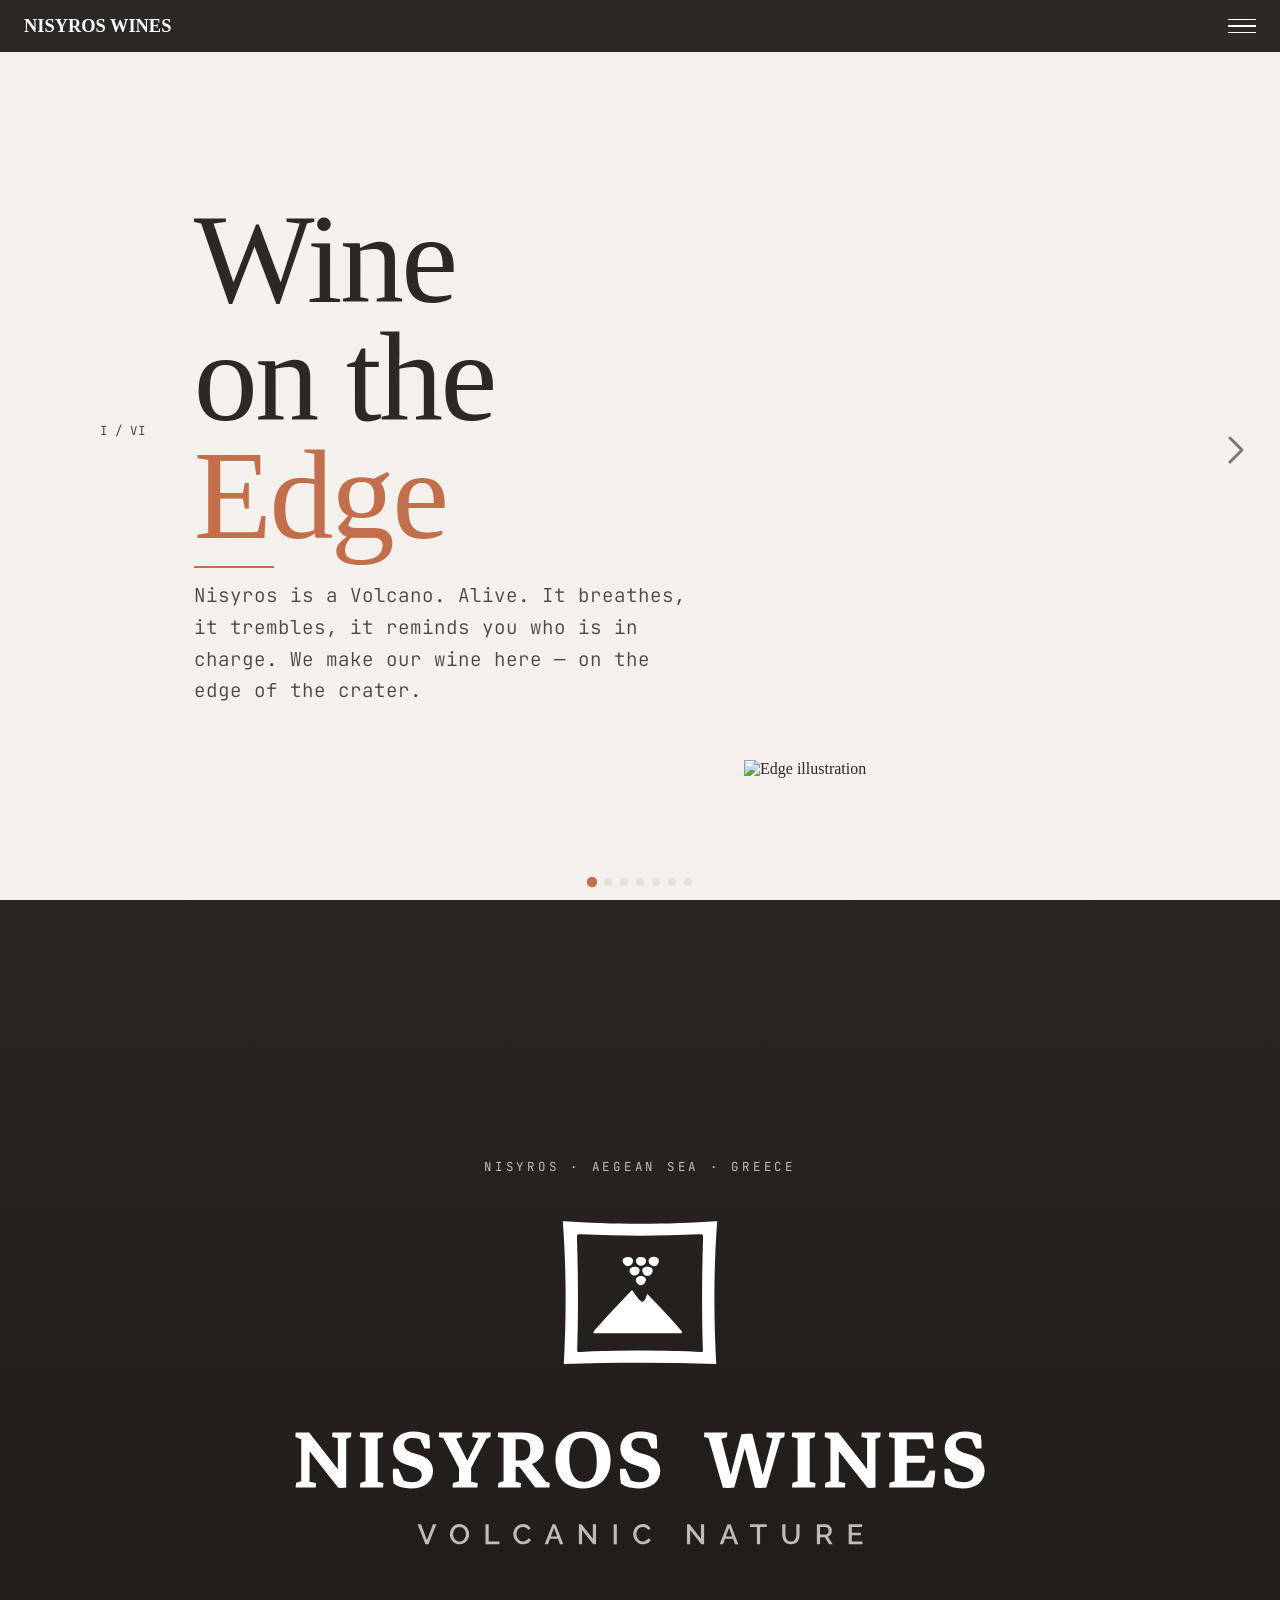
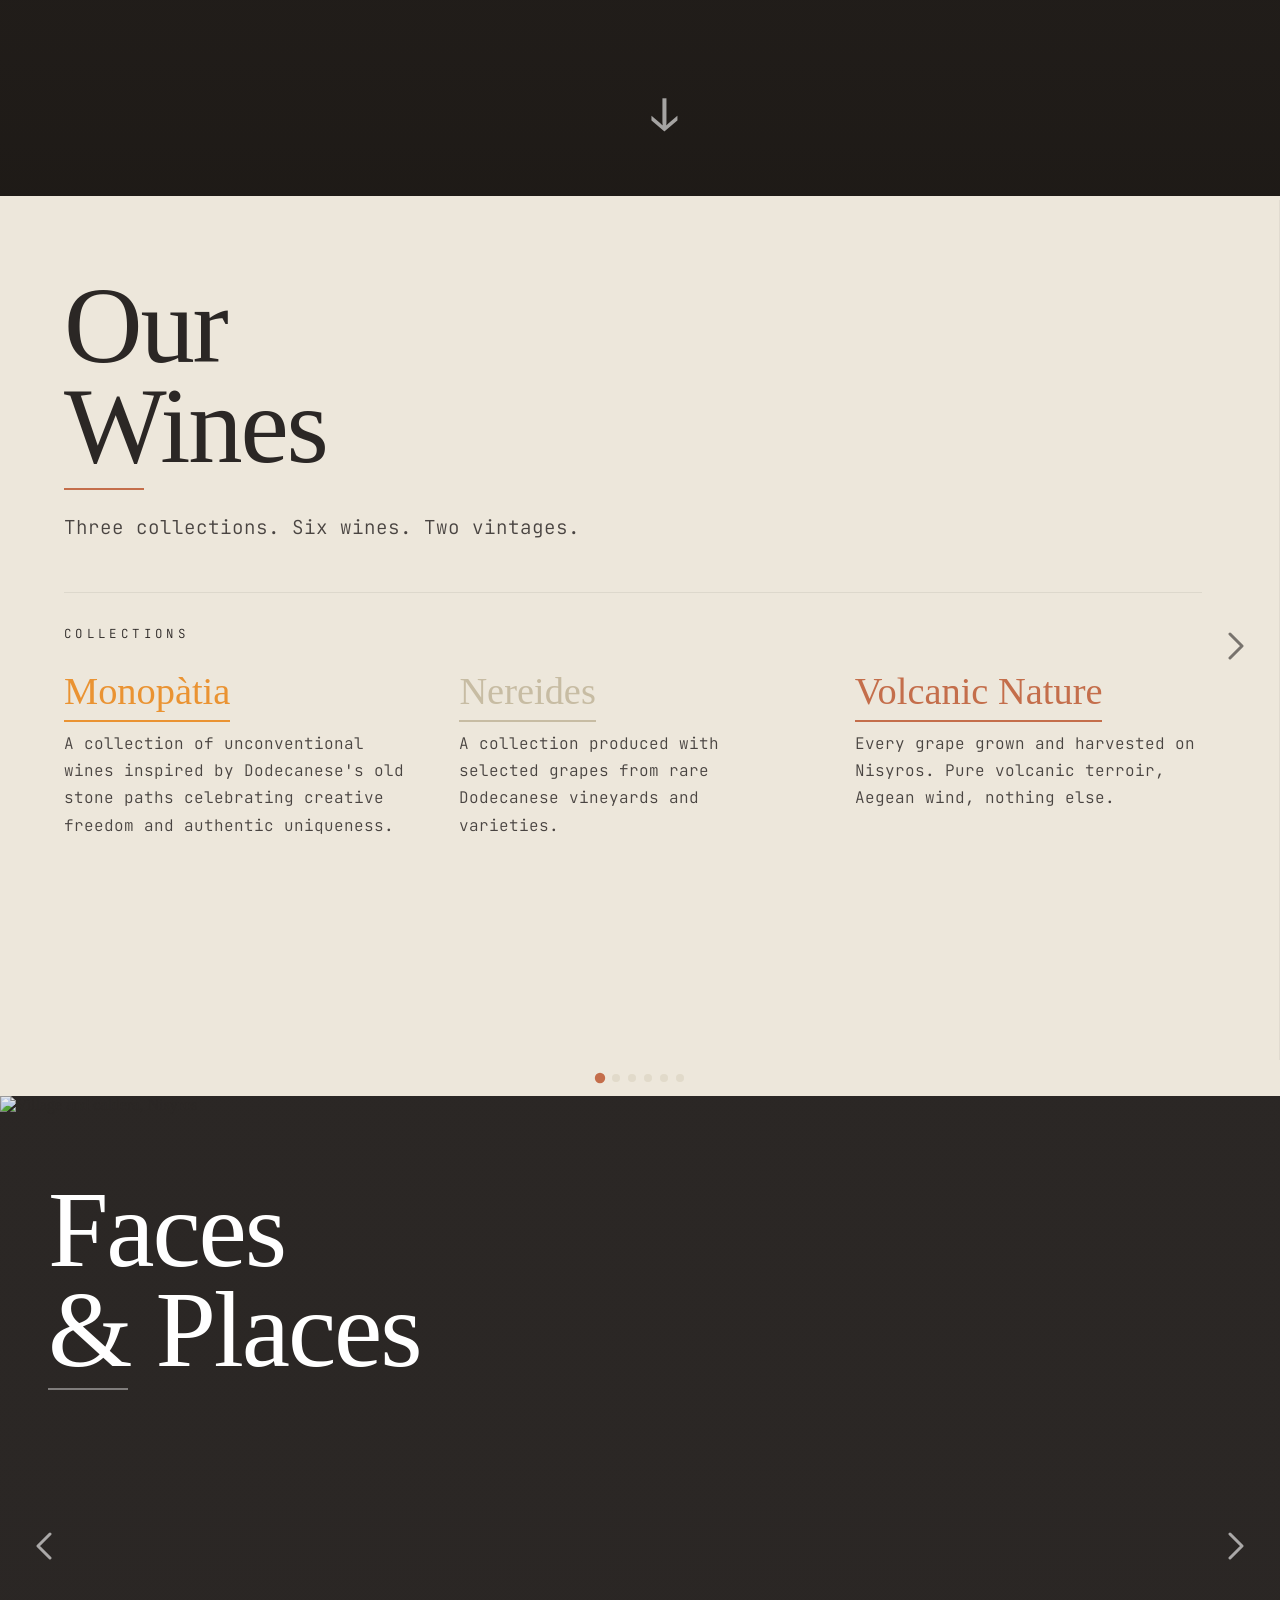
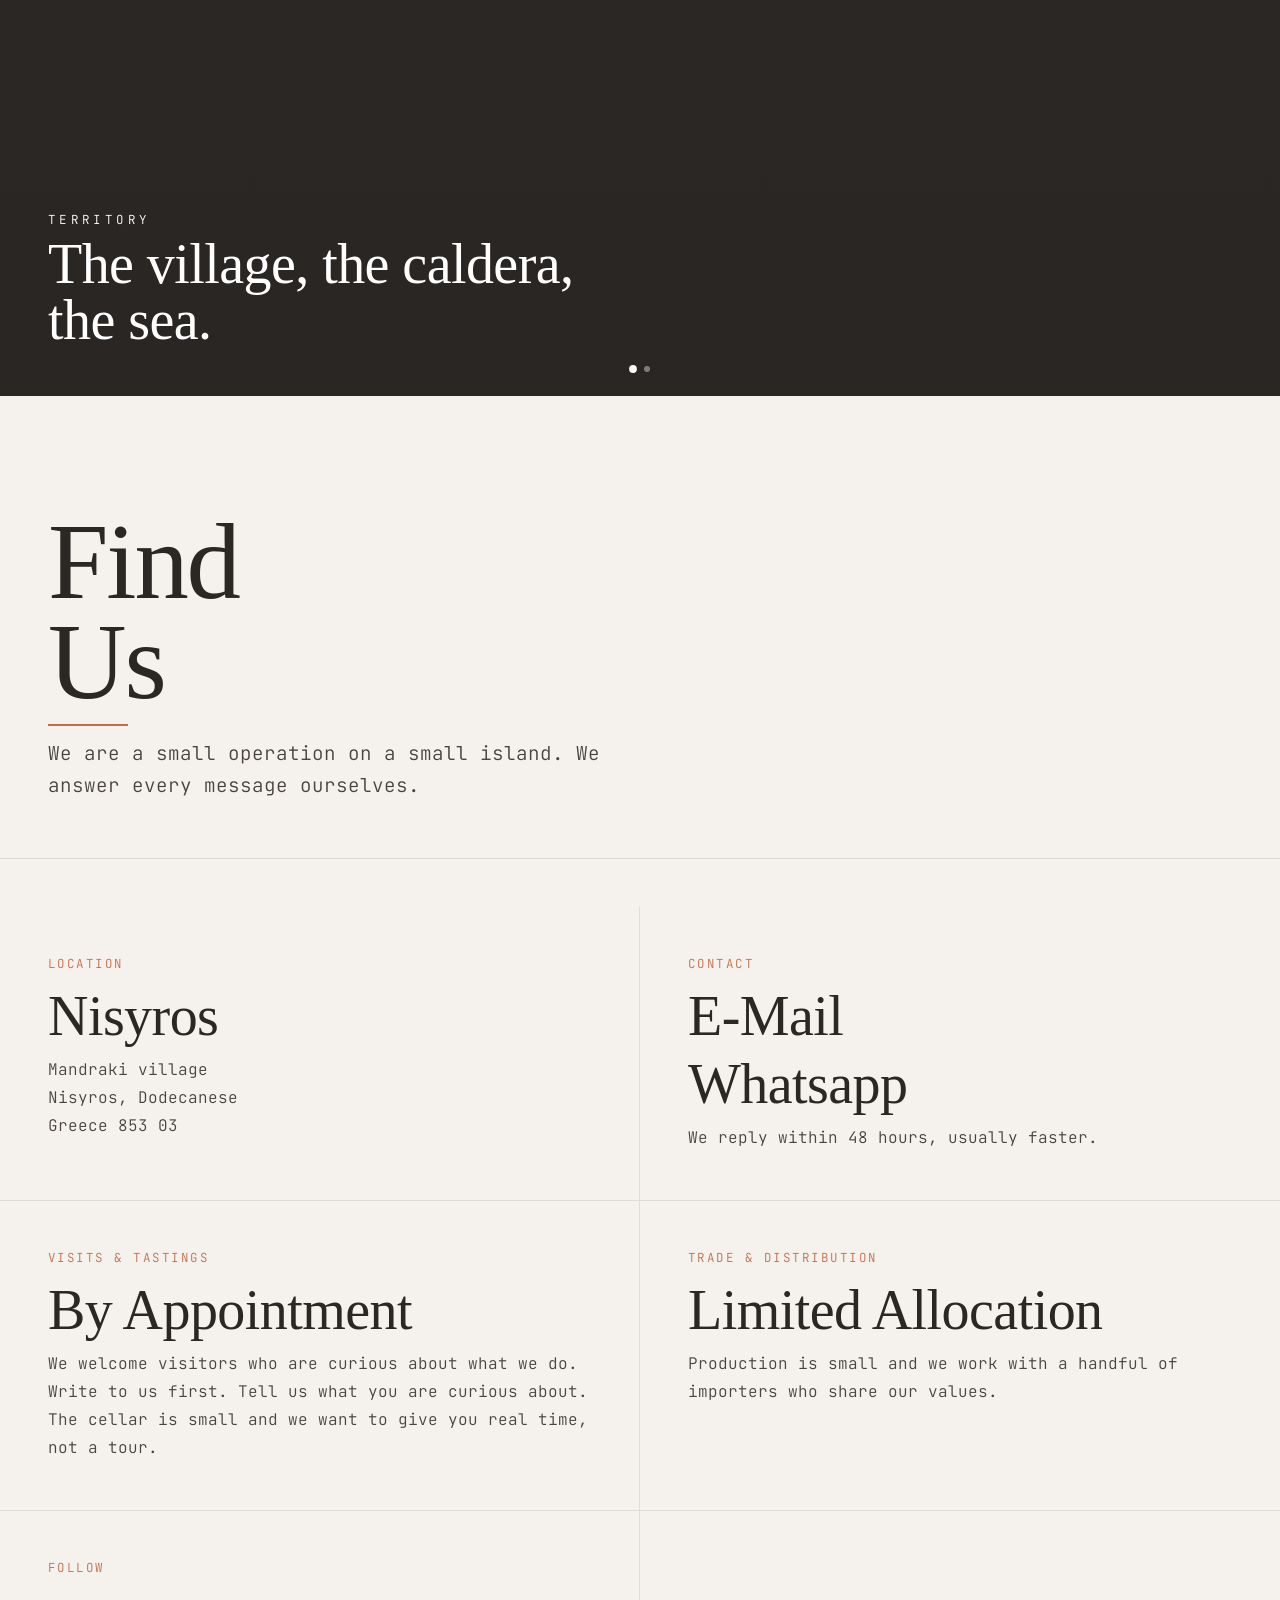
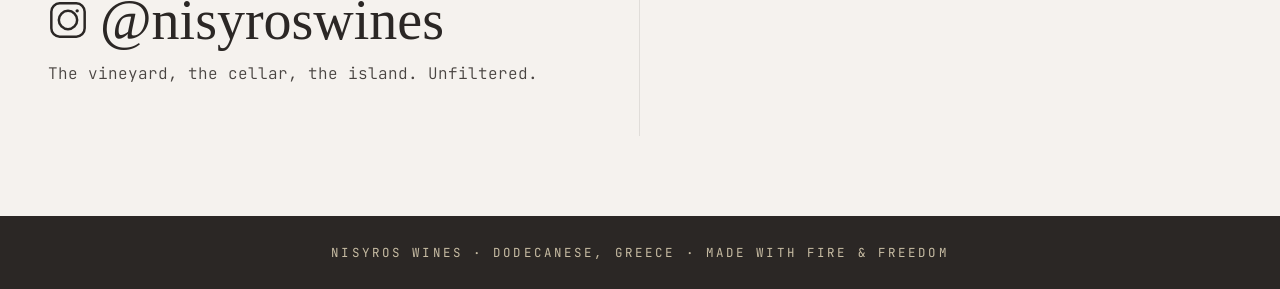
==== commit 7929fa89: "Fix CMS: route Google Sheets through Vercel Edge Function Replace unreliable client-side CORS proxy " ====
--- a/nisyros.html
+++ b/nisyros.html
@@ -40,13 +40,13 @@
 
     <!-- I: Edge -->
     <section class="page" id="m1">
-      <span class="slide-counter">I / VII</span>
+      <span class="slide-counter">I / VI</span>
       <div class="panel-text">
-        <div class="big line1 reveal on">Wine</div>
-        <div class="big line2 reveal d1 on">on the</div>
-        <div class="big red line3 reveal d2 on">Edge</div>
+        <div class="big line1 reveal on" data-cms="m1_line1">Wine</div>
+        <div class="big line2 reveal d1 on" data-cms="m1_line2">on the</div>
+        <div class="big red line3 reveal d2 on" data-cms="m1_line3">Edge</div>
         <hr class="slash reveal d3 on">
-        <p class="quote reveal d3 on">The volcano beneath Nisyros is still alive. It breathes, it trembles, it reminds you who is in charge. We make our wine here — on the edge of the crater.</p>
+        <p class="quote reveal d3 on" data-cms="m1_body">Nisyros is a Volcano. Alive. It breathes, it trembles, it reminds you who is in charge. We make our wine here — on the edge of the crater.</p>
       </div>
       <div class="panel-illust reveal d2 on">
         <img src="assets/1.svg" alt="Edge illustration">
@@ -55,103 +55,87 @@
 
     <!-- II: Nothing -->
     <section class="page" id="m2">
-      <span class="slide-counter">II / VII</span>
+      <span class="slide-counter">II / VI</span>
       <div class="panel-text">
-        <div class="big md line1 reveal">Almost</div>
-        <div class="big md red line2 reveal d1">Nothing</div>
+        <div class="big md line1 reveal" data-cms="m2_line1">Almost</div>
+        <div class="big md red line2 reveal d1" data-cms="m2_line2">Nothing</div>
         <hr class="slash reveal d2">
-        <p class="quote reveal d2">Minimal intervention is not a technique — it is a form of respect. Our job is to protect without interfering. We step back so the vine can speak.</p>
+        <p class="quote reveal d2" data-cms="m2_body">Minimal intervention in winemaking is a form of love and respect. Our job is to protect without interfering. We step back so the vine can speak.</p>
       </div>
       <div class="panel-illust reveal d2">
         <img src="assets/2.svg" alt="Nothing illustration">
       </div>
     </section>
 
-    <!-- III: defines -->
+    <!-- III: Land -->
     <section class="page" id="m3">
-      <span class="slide-counter">III / VII</span>
+      <span class="slide-counter">III / VI</span>
       <div class="panel-text">
-        <div class="big sm line1 reveal">No labels</div>
-        <div class="big sm red line2 reveal d1">defines</div>
-        <div class="big sm line3 reveal d2">Us</div>
+        <div class="big md line1 reveal" data-cms="m3_line1">With the</div>
+        <div class="big md red line2 reveal d1" data-cms="m3_line2">Land</div>
+        <hr class="slash reveal d2">
+        <p class="quote reveal d2" data-cms="m3_body">The volcanic soil of Nisyros is a blessed land. We are guests and, for a moment, caretakers. For millennia agriculture sustained life on the island. We work to revive the fundamental values of that tradition, with respect and endless dedication. The vine must live here long after we are gone.</p>
+      </div>
+      <div class="panel-illust reveal d2">
+        <img src="assets/3.svg" alt="Land illustration">
+      </div>
+    </section>
+
+    <!-- IV: Shoulders of Giants -->
+    <section class="page" id="m4">
+      <span class="slide-counter">IV / VI</span>
+      <div class="panel-text">
+        <div class="big sm line1 reveal" data-cms="m4_line1">On the</div>
+        <div class="big sm line2 reveal d1" data-cms="m4_line2">Shoulders</div>
+        <div class="big sm red line3 reveal d2" data-cms="m4_line3">of Giants</div>
         <hr class="slash reveal d3">
-        <p class="quote reveal d3">Not Biodynamics. Not Organic. Not Natural with a capital N. We respect these traditions — and we refuse to be imprisoned by them. Labels are for bottles, not for makers.</p>
+        <p class="quote reveal d3" data-cms="m4_body">We read the books, sat with our elders, learned the local traditions. We study fermentation, microbiology, viticulture — everything that happens inside every tank and bottle. We respect the rules of physics and nature: temperature, pressure, time, climate, seasons. Knowledge is our freedom.</p>
       </div>
       <div class="panel-illust reveal d2">
-        <img src="assets/3.svg" alt="Labels illustration">
+        <img src="assets/4.svg" alt="Shoulders illustration">
       </div>
     </section>
 
-    <!-- IV: Fail -->
-    <section class="page" id="m4">
-      <span class="slide-counter">IV / VII</span>
+    <!-- V: Fail -->
+    <section class="page" id="m5">
+      <span class="slide-counter">V / VI</span>
       <div class="panel-text">
-        <div class="big line1 reveal">We try</div>
-        <div class="big line2 reveal d1">things that</div>
-        <div class="big red line3 reveal d2">Fail</div>
+        <div class="big line1 reveal" data-cms="m5_line1">We try</div>
+        <div class="big line2 reveal d1" data-cms="m5_line2">things that</div>
+        <div class="big red line3 reveal d2" data-cms="m5_line3">Fail</div>
         <hr class="slash reveal d3">
-        <p class="quote reveal d3">We look for rare vineyards, ferment in unusual vessels, blend what shouldn't be blended — and sometimes something extraordinary happens. Failure is part of the vintage.</p>
+        <p class="quote reveal d3" data-cms="m5_body">We look for rare vineyards, ferment in unusual vessels, blend the unexpected. Failure is an essential part of creation. But sometimes something extraordinary happens. And nothing leaves our cellar unless we are really proud of it.</p>
       </div>
       <div class="panel-illust reveal d2">
-        <img src="assets/4.svg" alt="Fail illustration">
+        <img src="assets/5.svg" alt="Fail illustration">
       </div>
     </section>
 
-    <!-- V: Land -->
-    <section class="page" id="m5">
-      <span class="slide-counter">V / VII</span>
+    <!-- VI: We Do What We Say -->
+    <section class="page" id="m6">
+      <span class="slide-counter">VI / VI</span>
       <div class="panel-text">
-        <div class="big md line1 reveal">With the</div>
-        <div class="big md red line2 reveal d1">Land</div>
-        <div class="big md line3 reveal d2">Not Against</div>
-        <hr class="slash reveal d3">
-        <p class="quote reveal d3">The volcanic soil of Nisyros has sustained life for millennia. We are its caretakers. No shortcuts that poison. No yields that exhaust. The vine must live here long after we are gone.</p>
-      </div>
-      <div class="panel-illust reveal d2">
-        <img src="assets/5.svg" alt="Land illustration">
+        <div class="big md line1 reveal" data-cms="m6_line1">We Do</div>
+        <div class="big md red line2 reveal d1" data-cms="m6_line2">What we Say</div>
+        <hr class="slash reveal d2">
+        <p class="quote reveal d2" data-cms="m6_body">We share the story, the vineyard, the vintage, every step of the process. The bright moments, the dark hours. We do what we say. We say what we do. That's what you will find in the bottle.</p>
+      </div>
+      <div class="panel-illust reveal d1">
+        <img src="assets/6.svg" alt="We Do illustration">
       </div>
     </section>
 
-    <!-- VI: Alive -->
-    <section class="page" id="m6">
-      <span class="slide-counter">VI / VII</span>
-      <div class="panel-text">
-        <div class="big line1 reveal">Wine is</div>
-        <div class="big red line2 reveal d1">Alive</div>
-        <hr class="slash reveal d2">
-        <p class="quote reveal d2">It changes in the bottle, in the glass, across the years. It has moods. It surprises. It rewards patience and punishes haste. We make wine that is unique, authentic, unrepeatable.</p>
-      </div>
-      <div class="panel-illust reveal d1">
-        <img src="assets/6.svg" alt="Alive illustration">
-      </div>
-    </section>
-
-    <!-- VII: Freedom -->
-    <section class="page" id="m7">
-      <span class="slide-counter">VII / VII</span>
-      <div class="panel-text">
-        <div class="big md line1 reveal">Knowledge</div>
-        <div class="big md line2 reveal d1">is our</div>
-        <div class="big md red line3 reveal d2">Freedom</div>
-        <hr class="slash reveal d3">
-        <p class="quote reveal d3">We read the books, sat with our elders, learned the local traditions. We studied fermentation kinetics, microbiology, viticulture, chemistry — happening inside every tank, every bottle, every glass. Everything else is a recommendation.</p>
-      </div>
-      <div class="panel-illust reveal d2">
-        <img src="assets/7.svg" alt="Freedom illustration">
-      </div>
-    </section>
-
-    <!-- CREDO: True. -->
+    <!-- CREDO: A Wine that Belongs -->
     <section class="page" id="credo">
       <div class="panel-text">
-        <div class="big line1 reveal">Not</div>
-        <div class="big line2 reveal d1">Perfect.</div>
-        <div class="big red line3 reveal d2" style="margin-top:0.08em;">True.</div>
+        <div class="big line1 reveal" data-cms="credo_line1">A Wine</div>
+        <div class="big line2 reveal d1" data-cms="credo_line2">that</div>
+        <div class="big red line3 reveal d2" style="margin-top:0.08em;" data-cms="credo_line3">Belongs</div>
         <hr class="slash reveal d3">
-        <p class="sub reveal d3">Born from fire, shaped by freedom, honest about where it comes from. That is the only thing we will ever promise you.</p>
+        <p class="sub reveal d3" data-cms="credo_body">Every bottle carries the energy of the Aegean sea, a place unlike any other. The sun that burns without apology. The sea that holds the light at sunset. The wind and the waves. The fire beneath your feet. These islands are vibrant — and so is the wine they give us. Unique, unrepeatable. True to the land. Clean in the glass.</p>
       </div>
       <div class="panel-illust reveal d2">
-        <img src="assets/8.svg" alt="True illustration">
+        <img src="assets/8.svg" alt="Credo illustration">
       </div>
       <span class="scroll-hint-down reveal d3" data-target="hero">↓</span>
     </section>
@@ -185,21 +169,21 @@
         <div class="big md reveal on">Our</div>
         <div class="big md reveal d1 on">Wines</div>
         <hr class="slash reveal d2 on">
-        <p class="quote reveal d2 on" id="wines-subtitle">Three collections. Six wines. Two vintages.</p>
+        <p class="quote reveal d2 on" id="wines-subtitle" data-cms="wines_subtitle">Three collections. Six wines. Two vintages.</p>
         <div style="margin-top:48px;padding-top:32px;border-top:1px solid rgba(41,37,35,0.08);">
           <p class="collections-label">Collections</p>
           <div class="collections-grid">
             <div class="collection-item">
-              <h3 class="collection-name" id="coll-1-name" style="color:#EA9332;">Monopàtia</h3>
-              <p class="collection-desc" id="coll-1-desc">A collection of unconventional wines inspired by Dodecanese's old stone paths celebrating creative freedom and authentic uniqueness.</p>
+              <h3 class="collection-name" id="coll-1-name" style="color:#EA9332;" data-cms="coll_1_name">Monopàtia</h3>
+              <p class="collection-desc" id="coll-1-desc" data-cms="coll_1_desc">A collection of unconventional wines inspired by Dodecanese's old stone paths celebrating creative freedom and authentic uniqueness.</p>
             </div>
             <div class="collection-item">
-              <h3 class="collection-name" id="coll-2-name" style="color:#C7BCA3;">Nereides</h3>
-              <p class="collection-desc" id="coll-2-desc">A collection produced with selected grapes from rare Dodecanese vineyards and varieties.</p>
+              <h3 class="collection-name" id="coll-2-name" style="color:#C7BCA3;" data-cms="coll_2_name">Nereides</h3>
+              <p class="collection-desc" id="coll-2-desc" data-cms="coll_2_desc">A collection produced with selected grapes from rare Dodecanese vineyards and varieties.</p>
             </div>
             <div class="collection-item">
-              <h3 class="collection-name" id="coll-3-name" style="color:#C46E4B;">Volcanic Nature</h3>
-              <p class="collection-desc" id="coll-3-desc">Single-island wines. Every grape grown and harvested on Nisyros. Pure volcanic terroir, Aegean wind, nothing else.</p>
+              <h3 class="collection-name" id="coll-3-name" style="color:#C46E4B;" data-cms="coll_3_name">Volcanic Nature</h3>
+              <p class="collection-desc" id="coll-3-desc" data-cms="coll_3_desc">Every grape grown and harvested on Nisyros. Pure volcanic terroir, Aegean wind, nothing else.</p>
             </div>
           </div>
         </div>
@@ -235,14 +219,14 @@
       </article>
       <article class="wine-card reveal" id="w3" data-collection="volcanica">
         <div class="wine-card-inner">
-          <p class="wine-number">03 — ROSÉ <span class="wine-collection">Volcanic Nature</span></p>
+          <p class="wine-number">03 — ROSÉ <span class="wine-collection">Volcanica</span></p>
           <div class="wine-name">Roudià</div>
           <div class="wine-vintages"><span class="wine-vintage-year">2025</span></div>
           <p class="wine-type">Mandilaria · Athiri · Rosé</p>
           <hr class="wine-slash">
           <div class="wine-body"><div class="wine-body-section"><p class="wine-body-label">Story</p><p class="wine-body-text">In the Dodecanese, the pomegranate is called 'roudia.' Like its fruit, this wine reveals a deep, jewelled red.</p></div><div class="wine-body-section"><p class="wine-body-label">Winemaking</p><p class="wine-body-text">Mandilaria and Athiri, co-fermented, harvested early for pure fruit energy. Semi-carbonic, indigenous yeasts, zero compromise.</p></div><div class="wine-body-section"><p class="wine-body-label">Tasting Notes</p><p class="wine-body-text">Drink chilled. Here's to endless summer sunsets.</p></div></div>
           <div class="wine-specs wine-specs-row1"><div class="wine-spec">Mandilaria · Athiri</div><div class="wine-spec">Co-fermented</div><div class="wine-spec">Volcanic iron soil</div></div>
-          <div class="wine-specs wine-specs-row2"><div class="wine-spec">Minimal SO₂</div><div class="wine-spec">Volcanic Nature collection</div></div>
+          <div class="wine-specs wine-specs-row2"><div class="wine-spec">Minimal SO₂</div><div class="wine-spec">Volcanica collection</div></div>
         </div>
         <div class="wine-bottle-area"><img src="https://lh3.googleusercontent.com/d/1g7t5Te6RXps8tujbpruPZcxvAk5jobiU=s1600" alt="Roudià bottle" loading="lazy"></div>
       </article>
@@ -326,33 +310,33 @@
     <div class="big md reveal">Find</div>
     <div class="big md reveal d1">Us</div>
     <hr class="slash reveal d2">
-    <p class="quote reveal d2">We are a small operation on a small island. We answer every message ourselves.</p>
+    <p class="quote reveal d2" data-cms="contact_subtitle">We are a small operation on a small island. We answer every message ourselves.</p>
   </div>
   <div class="contact-grid">
 
     <div class="contact-block reveal" id="contact-loc">
       <p class="contact-label">Location</p>
-      <div class="contact-value">Nisyros</div>
-      <p class="contact-sub">Mandraki village<br>Nisyros, Dodecanese<br>Greece 853 03</p>
+      <div class="contact-value" data-cms="contact_loc_value">Nisyros</div>
+      <p class="contact-sub" data-cms="contact_loc_sub">Mandraki village<br>Nisyros, Dodecanese<br>Greece 853 03</p>
     </div>
 
     <div class="contact-block reveal d1" id="contact-reach">
       <p class="contact-label">Contact</p>
-      <div class="contact-value"><a href="mailto:hello@nisyroswines.gr">e-mail</a></div>
+      <div class="contact-value"><a href="mailto:daily@nisyroswines.com" data-cms-email="contact_email_value">e-mail</a></div>
       <div class="contact-value"><a href="https://wa.me/393467069610" target="_blank" rel="noopener">whatsapp</a></div>
-      <p class="contact-sub" style="margin-top:12px;">We reply within 48 hours, usually faster.</p>
+      <p class="contact-sub" style="margin-top:12px;" data-cms="contact_email_sub">We reply within 48 hours, usually faster.</p>
     </div>
 
     <div class="contact-block reveal d2" id="contact-visits">
       <p class="contact-label">Visits &amp; Tastings</p>
-      <div class="contact-value contact-value--sm">By appointment</div>
-      <p class="contact-sub">We welcome visitors who want to understand what we do. Write to us first. The cellar is small and we want to give you real time, not a tour.</p>
+      <div class="contact-value contact-value--sm" data-cms="contact_visits_value">By appointment</div>
+      <p class="contact-sub" data-cms="contact_visits_sub">We welcome visitors who are curious about what we do. Write to us first. Tell us what you are curious about. The cellar is small and we want to give you real time, not a tour.</p>
     </div>
 
     <div class="contact-block reveal d3" id="contact-trade">
       <p class="contact-label">Trade &amp; Distribution</p>
-      <div class="contact-value contact-value--sm">Limited allocation</div>
-      <p class="contact-sub">Production is small. We work with importers who share our values. Tell us about your customers, not your margins.</p>
+      <div class="contact-value contact-value--sm" data-cms="contact_trade_value">Limited allocation</div>
+      <p class="contact-sub" data-cms="contact_trade_sub">Production is small and we work with a handful of importers who share our values.</p>
     </div>
 
     <div class="contact-block reveal d3" id="contact-social">
@@ -367,7 +351,7 @@
   </div>
 </section>
 
-<footer>Nisyros Wines · Dodecanese, Greece · Made with fire &amp; freedom</footer>
+<footer data-cms="footer_text">Nisyros Wines · Dodecanese, Greece · Made with fire &amp; freedom</footer>
 
 <script>
 /* ── SCROLL REVEAL ── */
@@ -590,13 +574,60 @@
 }, { threshold: 0.2 });
 document.querySelectorAll('#m1,#hero,#wines-wrapper,#faces,#contact').forEach(el => navObs.observe(el));
 
-/* CMS — wines only (faces managed via HTML for now) */
-const SHEET_WINES = 'https://docs.google.com/spreadsheets/d/e/2PACX-1vQGec_ewoWxtdcEXP05iJm4v2LHOoyW5sZc2bSBRVMzX7vlJIX8duf1JD--qMhpihBVgHMnHJxrgwkL/pub?gid=1993474932&single=true&output=csv';
+/* CMS — config (Sheet1) + wines — served via Vercel Edge Function (no CORS) */
+const SHEET_CONFIG = '/api/cms?sheet=config';
+const SHEET_WINES  = '/api/cms?sheet=wines';
 function driveUrl(u){if(!u)return'';var m=u.match(/\/d\/([a-zA-Z0-9_-]+)/)||u.match(/[?&]id=([a-zA-Z0-9_-]+)/);return m?'https://lh3.googleusercontent.com/d/'+m[1]+'=s1600':u;}
 function joinCSVLines(t){var r=[],c='',q=false;for(var i=0;i<t.length;i++){var ch=t[i];if(ch==='"'){q=!q;c+=ch;}else if((ch==='\n'||(ch==='\r'&&t[i+1]==='\n'))&&q){c+=' ';if(ch==='\r')i++;}else if(ch==='\r'){}else if(ch==='\n'){r.push(c);c='';}else c+=ch;}if(c)r.push(c);return r;}
 function splitRow(row){var r=[],c='',q=false;for(var i=0;i<row.length;i++){var ch=row[i];if(ch==='"'){if(q&&row[i+1]==='"'){c+='"';i++;}else q=!q;}else if(ch===','&&!q){r.push(c);c='';}else c+=ch;}r.push(c);return r;}
 function parseCSV(text){var rows=[],lines=joinCSVLines(text.trim()),hi=-1;for(var i=0;i<lines.length;i++){if(splitRow(lines[i])[0].replace(/^"|"$/g,'').trim().toLowerCase()==='id'){hi=i;break;}}if(hi===-1)return rows;var headers=splitRow(lines[hi]).map(h=>h.replace(/^"|"$/g,'').trim().split('\n')[0].replace(/\s*\(.*$/,'').trim().toLowerCase());for(var i=hi+1;i<lines.length;i++){var vals=splitRow(lines[i]);if(vals.every(v=>!v.trim()))continue;var fv=vals[0].replace(/^"|"$/g,'').trim();if(!fv||fv.charCodeAt(0)===0x25b8)continue;var obj={};headers.forEach((h,idx)=>{obj[h]=(vals[idx]||'').replace(/^"|"$/g,'').trim();});rows.push(obj);}return rows;}
-async function fetchSheet(url){if(!url)return null;try{var r=await fetch(url);if(r.ok)return r.text();}catch(e){}var r2=await fetch('https://api.allorigins.win/raw?url='+encodeURIComponent(url));if(!r2.ok)throw new Error('HTTP '+r2.status);return r2.text();}
+async function fetchSheet(url){
+  if(!url)return null;
+  var ctrl=new AbortController();
+  var tid=setTimeout(()=>ctrl.abort(),10000);
+  var r=await fetch(url,{signal:ctrl.signal});
+  clearTimeout(tid);
+  if(!r.ok)throw new Error('fetchSheet: '+r.status);
+  return r.text();
+}
+
+function parseConfig(text){
+  var cfg={}, lines=joinCSVLines(text.trim());
+  lines.forEach(function(line){
+    var row=splitRow(line);
+    var key=(row[0]||'').replace(/^"|"$/g,'').trim();
+    var val=(row[1]||'').replace(/^"|"$/g,'').trim();
+    if(!key||key.charCodeAt(0)===0x25b8)return;
+    cfg[key]=val;
+  });
+  return cfg;
+}
+
+async function loadConfig(){
+  try{
+    var cfg=parseConfig(await fetchSheet(SHEET_CONFIG));
+    if(!Object.keys(cfg).length)return;
+    // Apply plain text fields
+    document.querySelectorAll('[data-cms]').forEach(function(el){
+      var key=el.dataset.cms;
+      if(cfg[key]!==undefined&&cfg[key]!==''){
+        // Handle \n in contact sub fields
+        if(el.dataset.cms.endsWith('_sub')&&cfg[key].indexOf('\\n')>-1){
+          el.innerHTML=cfg[key].replace(/\\n/g,'<br>');
+        } else {
+          el.textContent=cfg[key];
+        }
+      }
+    });
+    // Update email link href
+    document.querySelectorAll('[data-cms-email]').forEach(function(el){
+      var key=el.dataset.cmsEmail;
+      if(cfg[key]){
+        el.href='mailto:'+cfg[key];
+      }
+    });
+  }catch(e){console.warn('[CMS] config',e);}
+}
 
 function renderWineBody(body){var labels=['Story','Winemaking','Tasting Notes'],parts=body.split('|||').map(s=>s.trim()).filter(Boolean);if(parts.length>=3)return'<div class="wine-body">'+parts.slice(0,3).map((p,i)=>'<div class="wine-body-section"><p class="wine-body-label">'+labels[i]+'</p><p class="wine-body-text">'+p+'</p></div>').join('')+'</div>';return'<div class="wine-body"><p class="wine-body-text">'+body+'</p></div>';}
 
@@ -618,6 +649,7 @@
     if (wScroll && wDots) setupDots(wScroll, wDots);
   } catch(e) { console.warn('[CMS] wines', e); }
 }
+loadConfig();
 loadCMS();
 </script>
 </body>
